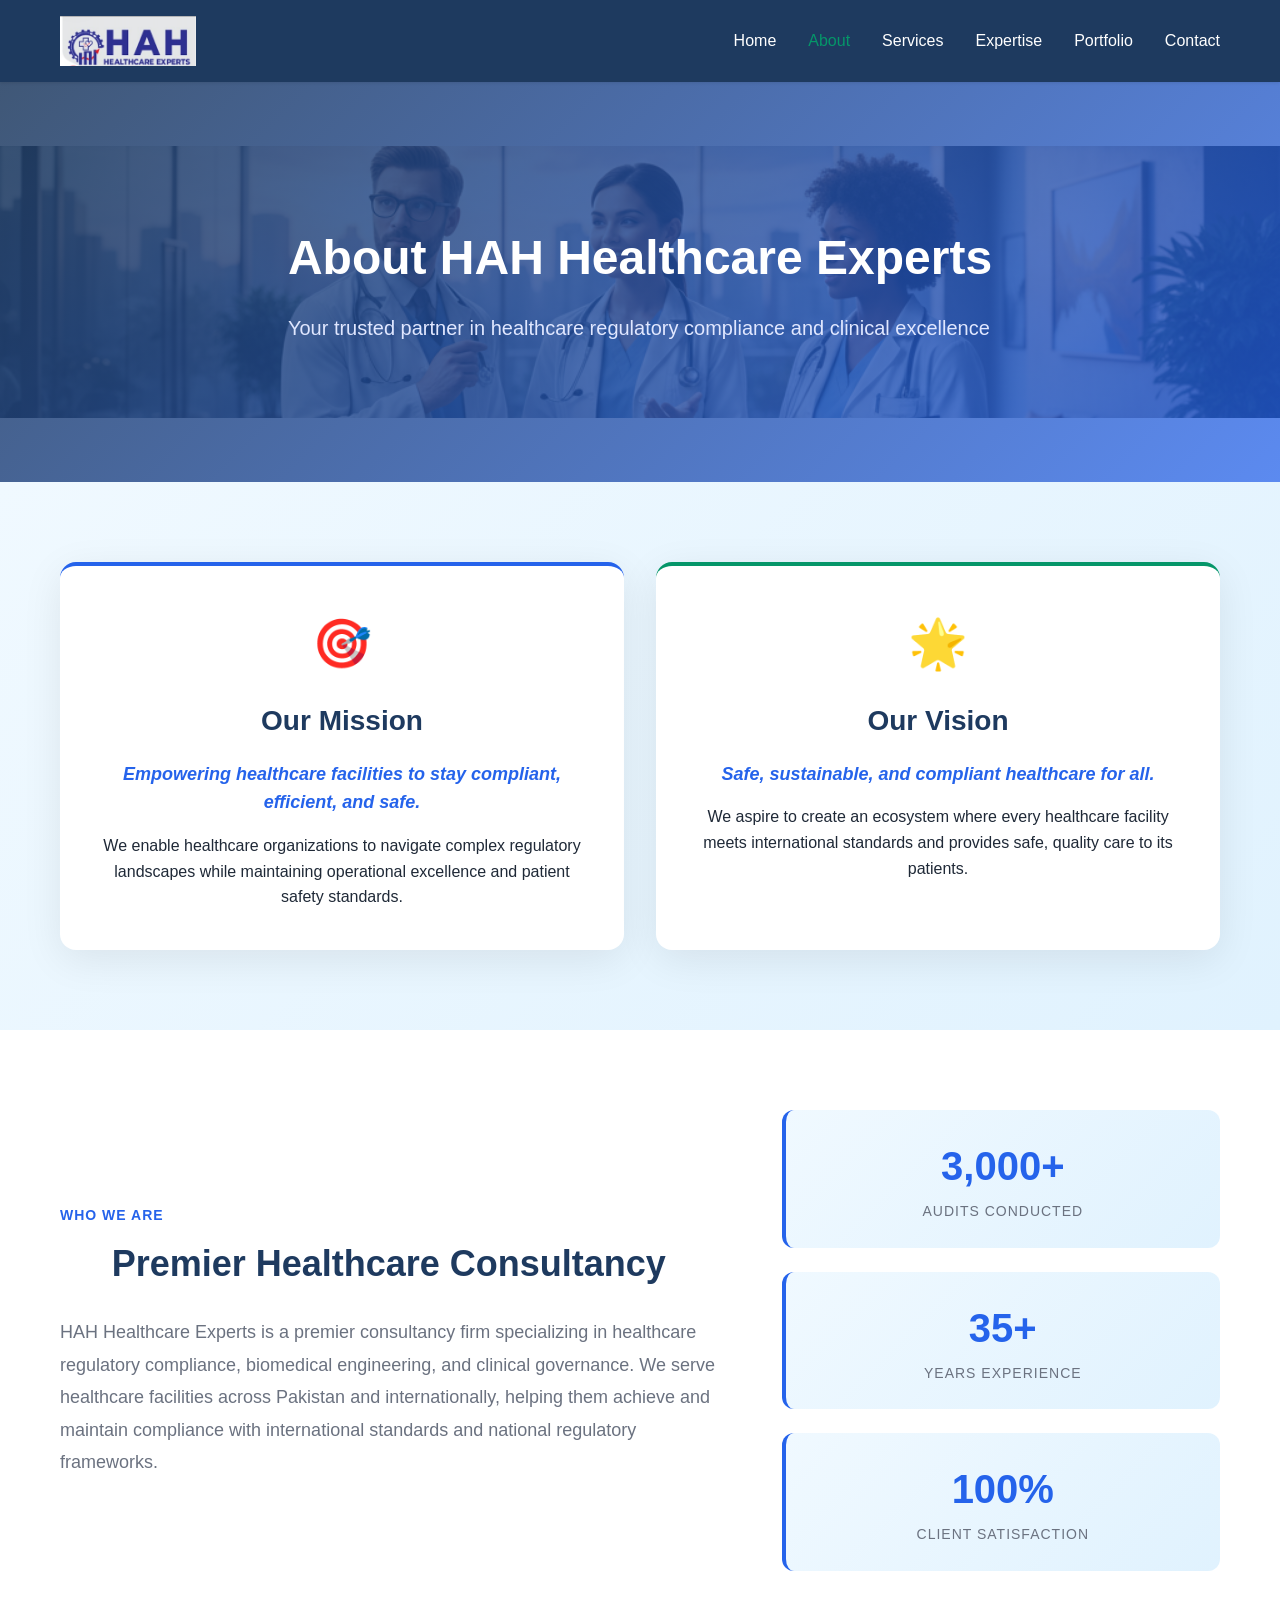
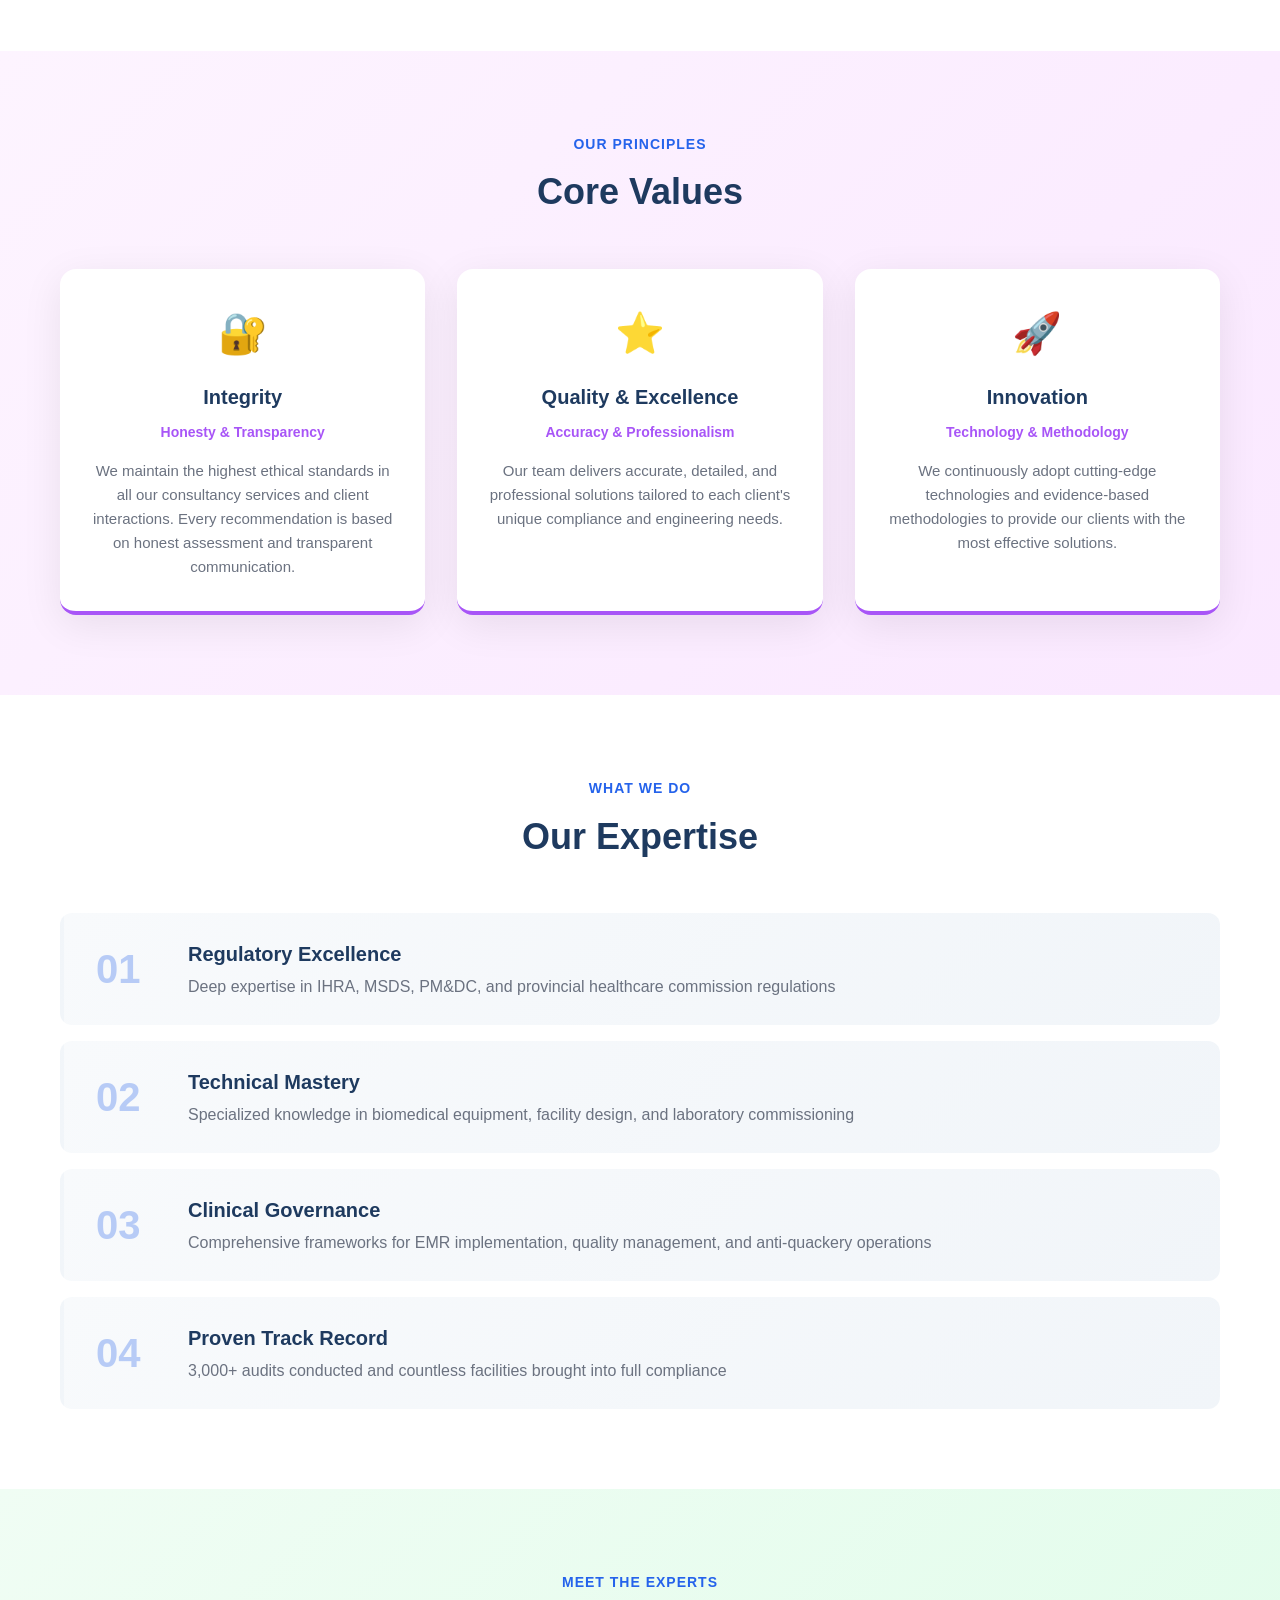
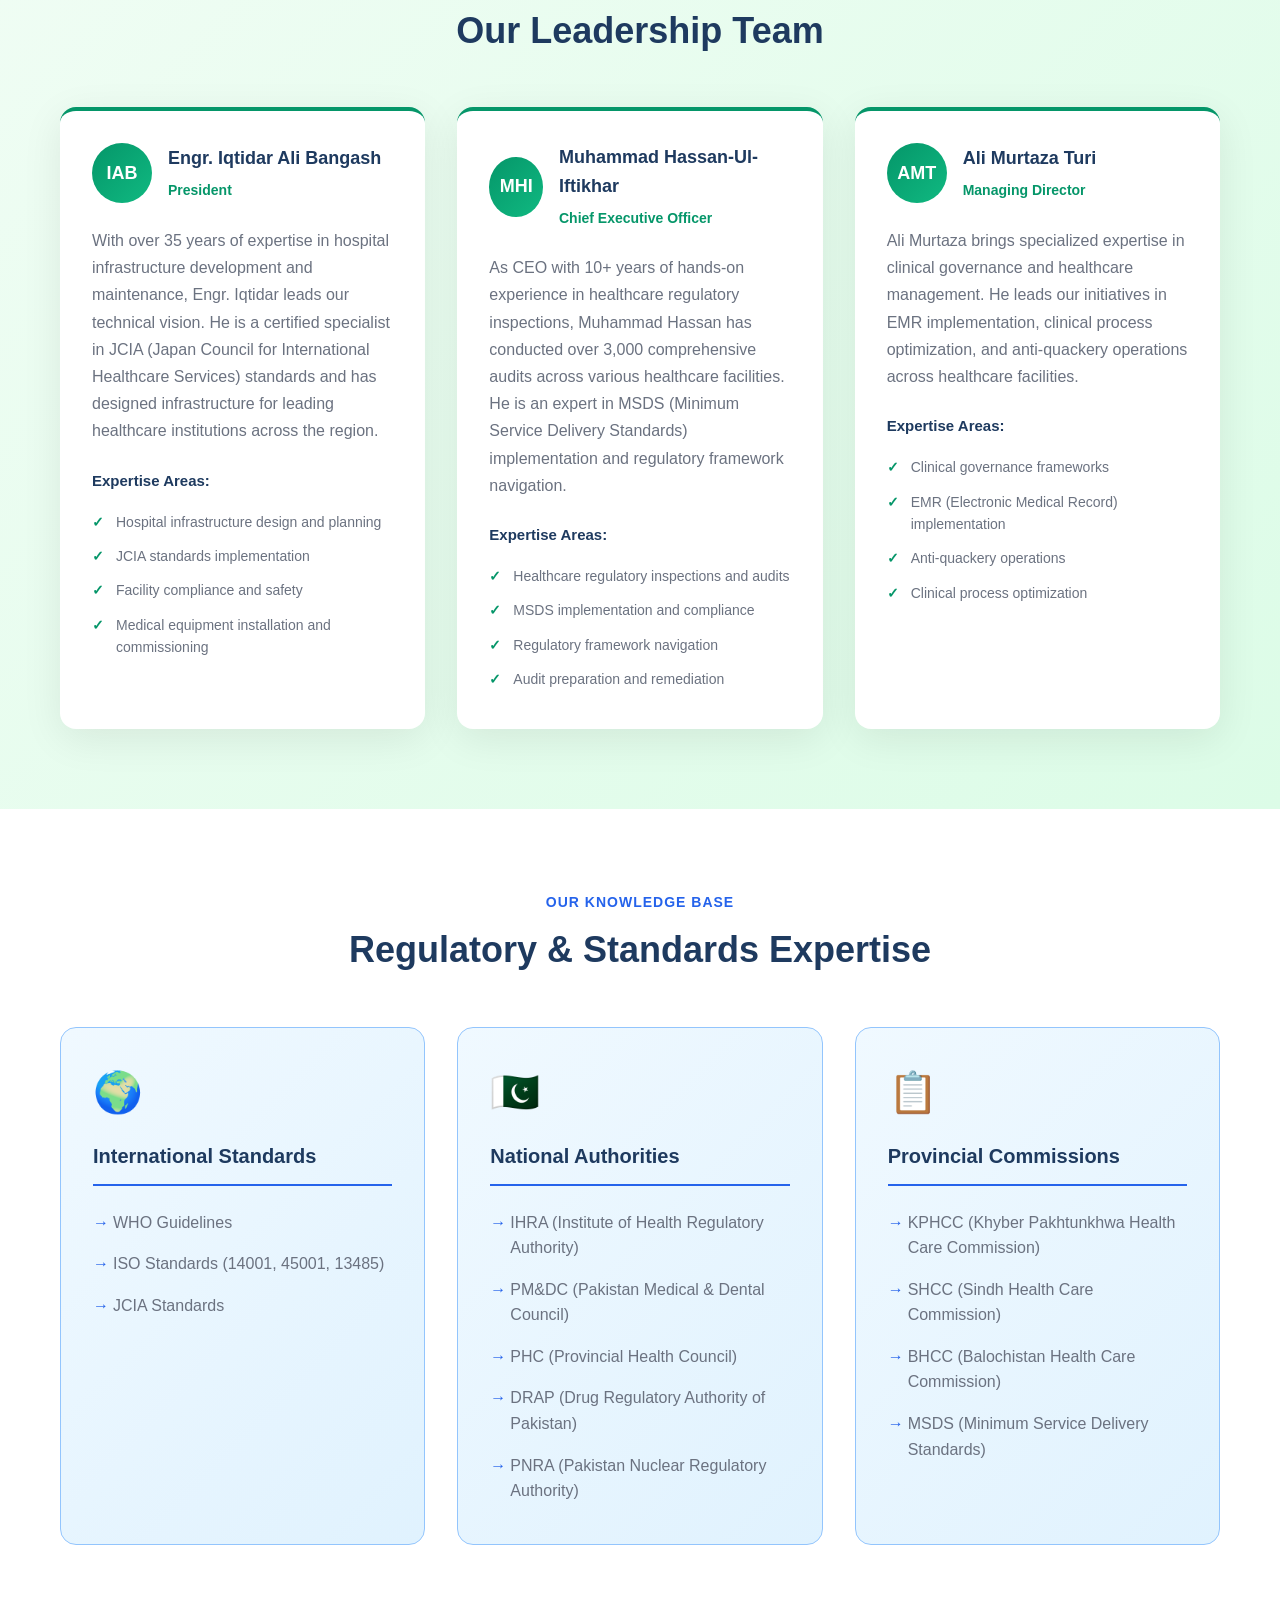
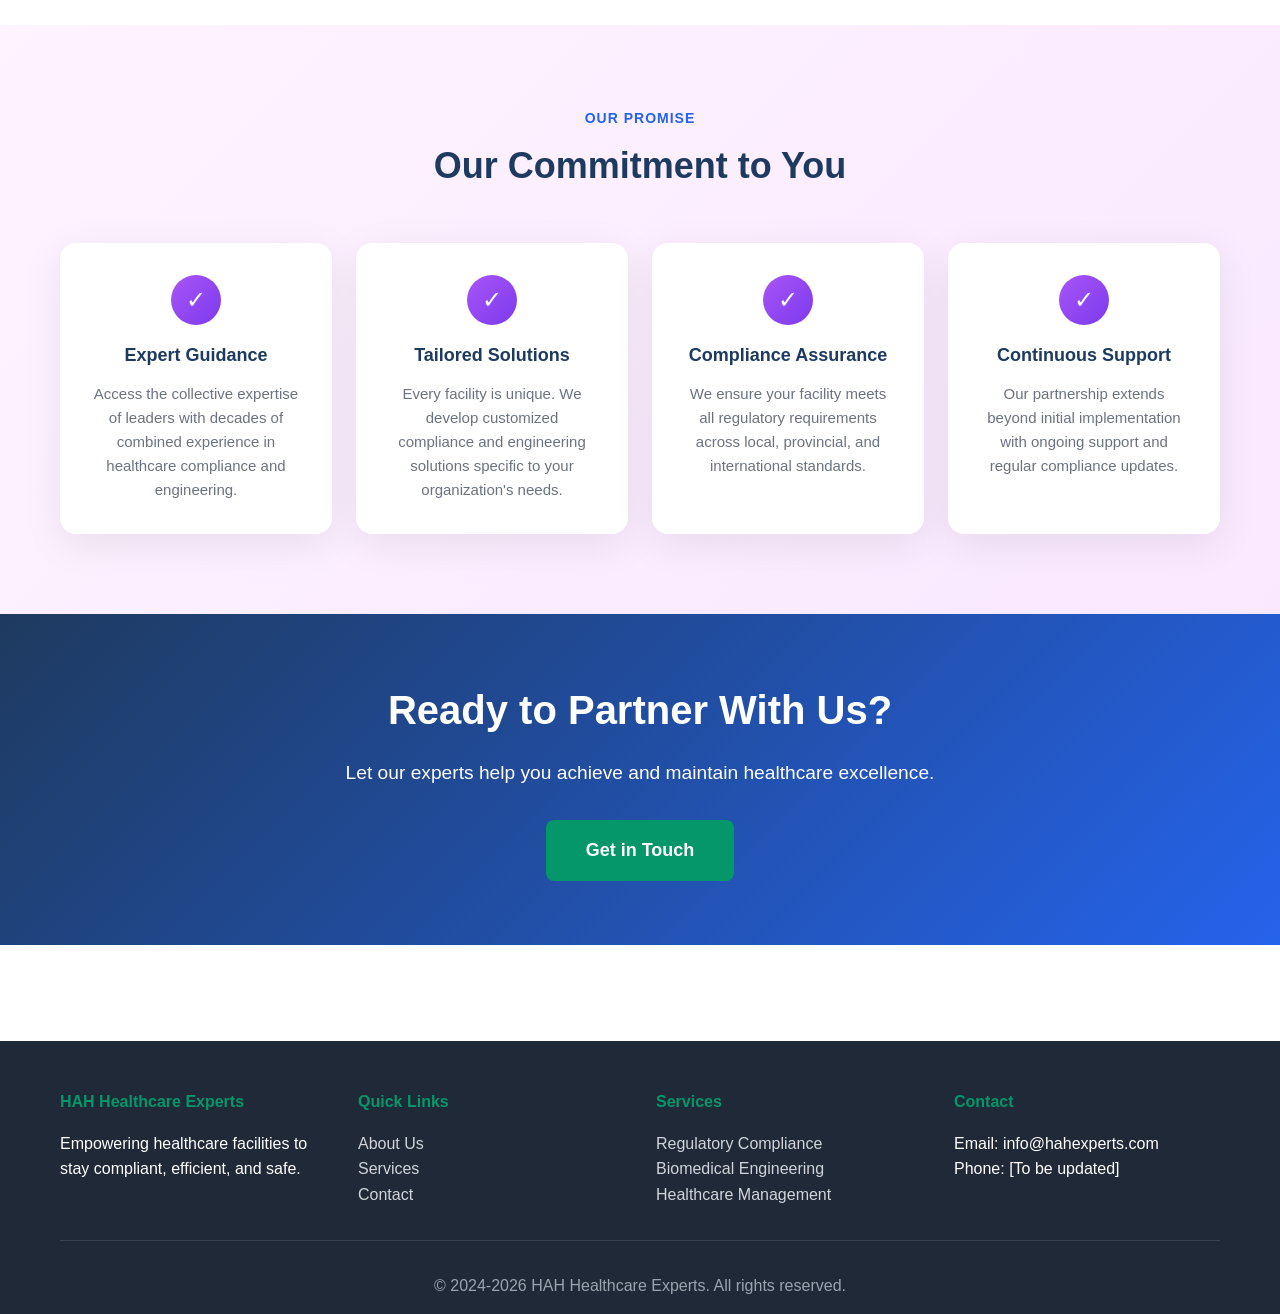
==== public_html/about.html @ 11bd0dc6 "Initial Commit" ====
<!DOCTYPE html>
<html lang="en">
<head>
    <meta charset="UTF-8">
    <meta name="viewport" content="width=device-width, initial-scale=1.0">
    <title>About HAH Healthcare Experts - Healthcare Compliance & Biomedical Engineering</title>
    <meta name="description" content="Learn about HAH Healthcare Experts: Our mission, vision, leadership team, and expertise in healthcare regulatory compliance and biomedical engineering.">
    <link rel="stylesheet" href="styles/main.css">
</head>
<body>
    <!-- Navigation -->
    <nav class="navbar">
        <div class="container">
            <a href="index.html" class="logo"><img src="images/logo.png" alt="HAH Healthcare Experts" class="logo-img"></a>
            <ul class="nav-menu">
                <li><a href="index.html">Home</a></li>
                <li><a href="about.html" class="active">About</a></li>
                <li><a href="services.html">Services</a></li>
                <li><a href="expertise.html">Expertise</a></li>
                <li><a href="portfolio.html">Portfolio</a></li>
                <li><a href="contact.html">Contact</a></li>
            </ul>
        </div>
    </nav>

    <!-- Hero Section - Full Width with Image -->
    <section class="about-hero">
        <img src="images/header-healthcare-experts.png" alt="Healthcare Experts Team" class="about-hero-image">
        <div class="about-hero-overlay">
            <div class="container">
                <h1>About HAH Healthcare Experts</h1>
                <p class="hero-subtitle">Your trusted partner in healthcare regulatory compliance and clinical excellence</p>
            </div>
        </div>
    </section>

    <!-- Mission & Vision - Side by Side Cards -->
    <section class="about-mission-vision">
        <div class="container">
            <div class="mv-grid">
                <div class="mv-card mv-mission">
                    <div class="mv-icon">🎯</div>
                    <h2>Our Mission</h2>
                    <p class="mv-tagline">Empowering healthcare facilities to stay compliant, efficient, and safe.</p>
                    <p>We enable healthcare organizations to navigate complex regulatory landscapes while maintaining operational excellence and patient safety standards.</p>
                </div>
                <div class="mv-card mv-vision">
                    <div class="mv-icon">🌟</div>
                    <h2>Our Vision</h2>
                    <p class="mv-tagline">Safe, sustainable, and compliant healthcare for all.</p>
                    <p>We aspire to create an ecosystem where every healthcare facility meets international standards and provides safe, quality care to its patients.</p>
                </div>
            </div>
        </div>
    </section>

    <!-- Who We Are - Text with Stats -->
    <section class="about-who-we-are">
        <div class="container">
            <div class="who-content">
                <div class="who-text">
                    <span class="section-label">Who We Are</span>
                    <h2>Premier Healthcare Consultancy</h2>
                    <p>HAH Healthcare Experts is a premier consultancy firm specializing in healthcare regulatory compliance, biomedical engineering, and clinical governance. We serve healthcare facilities across Pakistan and internationally, helping them achieve and maintain compliance with international standards and national regulatory frameworks.</p>
                </div>
                <div class="who-stats">
                    <div class="stat-item">
                        <span class="stat-number">3,000+</span>
                        <span class="stat-label">Audits Conducted</span>
                    </div>
                    <div class="stat-item">
                        <span class="stat-number">35+</span>
                        <span class="stat-label">Years Experience</span>
                    </div>
                    <div class="stat-item">
                        <span class="stat-number">100%</span>
                        <span class="stat-label">Client Satisfaction</span>
                    </div>
                </div>
            </div>
        </div>
    </section>

    <!-- Core Values - Icon Cards -->
    <section class="about-values">
        <div class="container">
            <div class="section-header">
                <span class="section-label">Our Principles</span>
                <h2>Core Values</h2>
            </div>
            <div class="values-cards">
                <div class="value-card">
                    <div class="value-icon">🔐</div>
                    <h3>Integrity</h3>
                    <p class="value-highlight">Honesty & Transparency</p>
                    <p>We maintain the highest ethical standards in all our consultancy services and client interactions. Every recommendation is based on honest assessment and transparent communication.</p>
                </div>
                <div class="value-card">
                    <div class="value-icon">⭐</div>
                    <h3>Quality & Excellence</h3>
                    <p class="value-highlight">Accuracy & Professionalism</p>
                    <p>Our team delivers accurate, detailed, and professional solutions tailored to each client's unique compliance and engineering needs.</p>
                </div>
                <div class="value-card">
                    <div class="value-icon">🚀</div>
                    <h3>Innovation</h3>
                    <p class="value-highlight">Technology & Methodology</p>
                    <p>We continuously adopt cutting-edge technologies and evidence-based methodologies to provide our clients with the most effective solutions.</p>
                </div>
            </div>
        </div>
    </section>

    <!-- Expertise Highlights - Alternating Layout -->
    <section class="about-expertise">
        <div class="container">
            <div class="section-header">
                <span class="section-label">What We Do</span>
                <h2>Our Expertise</h2>
            </div>
            <div class="expertise-blocks">
                <div class="expertise-block">
                    <div class="expertise-number">01</div>
                    <div class="expertise-content">
                        <h3>Regulatory Excellence</h3>
                        <p>Deep expertise in IHRA, MSDS, PM&DC, and provincial healthcare commission regulations</p>
                    </div>
                </div>
                <div class="expertise-block">
                    <div class="expertise-number">02</div>
                    <div class="expertise-content">
                        <h3>Technical Mastery</h3>
                        <p>Specialized knowledge in biomedical equipment, facility design, and laboratory commissioning</p>
                    </div>
                </div>
                <div class="expertise-block">
                    <div class="expertise-number">03</div>
                    <div class="expertise-content">
                        <h3>Clinical Governance</h3>
                        <p>Comprehensive frameworks for EMR implementation, quality management, and anti-quackery operations</p>
                    </div>
                </div>
                <div class="expertise-block">
                    <div class="expertise-number">04</div>
                    <div class="expertise-content">
                        <h3>Proven Track Record</h3>
                        <p>3,000+ audits conducted and countless facilities brought into full compliance</p>
                    </div>
                </div>
            </div>
        </div>
    </section>

    <!-- Leadership Team - Modern Cards -->
    <section class="about-team">
        <div class="container">
            <div class="section-header">
                <span class="section-label">Meet The Experts</span>
                <h2>Our Leadership Team</h2>
            </div>
            <div class="team-cards">
                <div class="team-card">
                    <div class="team-card-header">
                        <div class="team-avatar">IAB</div>
                        <div class="team-title-block">
                            <h3>Engr. Iqtidar Ali Bangash</h3>
                            <span class="team-role">President</span>
                        </div>
                    </div>
                    <p class="team-bio">With over 35 years of expertise in hospital infrastructure development and maintenance, Engr. Iqtidar leads our technical vision. He is a certified specialist in JCIA (Japan Council for International Healthcare Services) standards and has designed infrastructure for leading healthcare institutions across the region.</p>
                    <div class="team-expertise">
                        <h4>Expertise Areas:</h4>
                        <ul>
                            <li>Hospital infrastructure design and planning</li>
                            <li>JCIA standards implementation</li>
                            <li>Facility compliance and safety</li>
                            <li>Medical equipment installation and commissioning</li>
                        </ul>
                    </div>
                </div>

                <div class="team-card">
                    <div class="team-card-header">
                        <div class="team-avatar">MHI</div>
                        <div class="team-title-block">
                            <h3>Muhammad Hassan-Ul-Iftikhar</h3>
                            <span class="team-role">Chief Executive Officer</span>
                        </div>
                    </div>
                    <p class="team-bio">As CEO with 10+ years of hands-on experience in healthcare regulatory inspections, Muhammad Hassan has conducted over 3,000 comprehensive audits across various healthcare facilities. He is an expert in MSDS (Minimum Service Delivery Standards) implementation and regulatory framework navigation.</p>
                    <div class="team-expertise">
                        <h4>Expertise Areas:</h4>
                        <ul>
                            <li>Healthcare regulatory inspections and audits</li>
                            <li>MSDS implementation and compliance</li>
                            <li>Regulatory framework navigation</li>
                            <li>Audit preparation and remediation</li>
                        </ul>
                    </div>
                </div>

                <div class="team-card">
                    <div class="team-card-header">
                        <div class="team-avatar">AMT</div>
                        <div class="team-title-block">
                            <h3>Ali Murtaza Turi</h3>
                            <span class="team-role">Managing Director</span>
                        </div>
                    </div>
                    <p class="team-bio">Ali Murtaza brings specialized expertise in clinical governance and healthcare management. He leads our initiatives in EMR implementation, clinical process optimization, and anti-quackery operations across healthcare facilities.</p>
                    <div class="team-expertise">
                        <h4>Expertise Areas:</h4>
                        <ul>
                            <li>Clinical governance frameworks</li>
                            <li>EMR (Electronic Medical Record) implementation</li>
                            <li>Anti-quackery operations</li>
                            <li>Clinical process optimization</li>
                        </ul>
                    </div>
                </div>
            </div>
        </div>
    </section>

    <!-- Regulatory Knowledge - Tabbed/Grid Layout -->
    <section class="about-regulatory">
        <div class="container">
            <div class="section-header">
                <span class="section-label">Our Knowledge Base</span>
                <h2>Regulatory & Standards Expertise</h2>
            </div>
            <div class="regulatory-cards">
                <div class="regulatory-card">
                    <div class="regulatory-icon">🌍</div>
                    <h3>International Standards</h3>
                    <ul>
                        <li>WHO Guidelines</li>
                        <li>ISO Standards (14001, 45001, 13485)</li>
                        <li>JCIA Standards</li>
                    </ul>
                </div>
                <div class="regulatory-card">
                    <div class="regulatory-icon">🇵🇰</div>
                    <h3>National Authorities</h3>
                    <ul>
                        <li>IHRA (Institute of Health Regulatory Authority)</li>
                        <li>PM&DC (Pakistan Medical & Dental Council)</li>
                        <li>PHC (Provincial Health Council)</li>
                        <li>DRAP (Drug Regulatory Authority of Pakistan)</li>
                        <li>PNRA (Pakistan Nuclear Regulatory Authority)</li>
                    </ul>
                </div>
                <div class="regulatory-card">
                    <div class="regulatory-icon">📋</div>
                    <h3>Provincial Commissions</h3>
                    <ul>
                        <li>KPHCC (Khyber Pakhtunkhwa Health Care Commission)</li>
                        <li>SHCC (Sindh Health Care Commission)</li>
                        <li>BHCC (Balochistan Health Care Commission)</li>
                        <li>MSDS (Minimum Service Delivery Standards)</li>
                    </ul>
                </div>
            </div>
        </div>
    </section>

    <!-- Commitment - Feature Grid -->
    <section class="about-commitment">
        <div class="container">
            <div class="section-header">
                <span class="section-label">Our Promise</span>
                <h2>Our Commitment to You</h2>
            </div>
            <div class="commitment-cards">
                <div class="commitment-card">
                    <div class="commitment-check">✓</div>
                    <h3>Expert Guidance</h3>
                    <p>Access the collective expertise of leaders with decades of combined experience in healthcare compliance and engineering.</p>
                </div>
                <div class="commitment-card">
                    <div class="commitment-check">✓</div>
                    <h3>Tailored Solutions</h3>
                    <p>Every facility is unique. We develop customized compliance and engineering solutions specific to your organization's needs.</p>
                </div>
                <div class="commitment-card">
                    <div class="commitment-check">✓</div>
                    <h3>Compliance Assurance</h3>
                    <p>We ensure your facility meets all regulatory requirements across local, provincial, and international standards.</p>
                </div>
                <div class="commitment-card">
                    <div class="commitment-check">✓</div>
                    <h3>Continuous Support</h3>
                    <p>Our partnership extends beyond initial implementation with ongoing support and regular compliance updates.</p>
                </div>
            </div>
        </div>
    </section>

    <!-- CTA -->
    <section class="cta-section">
        <div class="container">
            <h2>Ready to Partner With Us?</h2>
            <p>Let our experts help you achieve and maintain healthcare excellence.</p>
            <a href="contact.html" class="btn btn-primary btn-large">Get in Touch</a>
        </div>
    </section>

    <!-- Footer -->
    <footer class="footer">
        <div class="container">
            <div class="footer-content">
                <div class="footer-section">
                    <h4>HAH Healthcare Experts</h4>
                    <p>Empowering healthcare facilities to stay compliant, efficient, and safe.</p>
                </div>
                <div class="footer-section">
                    <h4>Quick Links</h4>
                    <ul>
                        <li><a href="about.html">About Us</a></li>
                        <li><a href="services.html">Services</a></li>
                        <li><a href="contact.html">Contact</a></li>
                    </ul>
                </div>
                <div class="footer-section">
                    <h4>Services</h4>
                    <ul>
                        <li><a href="compliance.html">Regulatory Compliance</a></li>
                        <li><a href="biomedical.html">Biomedical Engineering</a></li>
                        <li><a href="services.html">Healthcare Management</a></li>
                    </ul>
                </div>
                <div class="footer-section">
                    <h4>Contact</h4>
                    <p>Email: info@hahexperts.com</p>
                    <p>Phone: [To be updated]</p>
                </div>
            </div>
            <div class="footer-bottom">
                <p>&copy; 2024-2026 HAH Healthcare Experts. All rights reserved.</p>
            </div>
        </div>
    </footer>

    <script src="styles/main.js"></script>
</body>
</html>
---- public_html/styles/main.css ----
/* HAH Healthcare Experts - Main Stylesheet */

* {
    margin: 0;
    padding: 0;
    box-sizing: border-box;
}

:root {
    --primary-color: #1e3a5f;
    --secondary-color: #2563eb;
    --accent-color: #059669;
    --light-bg: #f8fafc;
    --text-dark: #1f2937;
    --text-light: #6b7280;
    --border-color: #e5e7eb;
    --shadow: 0 1px 3px rgba(0,0,0,0.1);
    --shadow-md: 0 4px 6px rgba(0,0,0,0.1);
}

body {
    font-family: -apple-system, BlinkMacSystemFont, 'Segoe UI', Roboto, 'Helvetica Neue', Arial, sans-serif;
    line-height: 1.6;
    color: var(--text-dark);
    background-color: #fff;
}

.container {
    max-width: 1200px;
    margin: 0 auto;
    padding: 0 20px;
}

/* Navigation */
.navbar {
    background: var(--primary-color);
    color: white;
    padding: 1rem 0;
    box-shadow: var(--shadow);
    position: sticky;
    top: 0;
    z-index: 100;
}

.navbar .container {
    display: flex;
    justify-content: space-between;
    align-items: center;
}

.logo {
    font-size: 1.5rem;
    font-weight: 700;
    color: white;
    text-decoration: none;
    display: flex;
    align-items: center;
}

.logo-img {
    height: 50px;
    width: auto;
    max-width: 200px;
    object-fit: contain;
}

.nav-menu {
    display: flex;
    list-style: none;
    gap: 2rem;
}

.nav-menu a {
    color: white;
    text-decoration: none;
    transition: color 0.3s ease;
}

.nav-menu a:hover,
.nav-menu a.active {
    color: var(--accent-color);
}

/* Hero Section */
.hero {
    background: linear-gradient(135deg, var(--primary-color) 0%, var(--secondary-color) 100%);
    color: white;
    padding: 6rem 0;
}

.hero .container {
    display: grid;
    grid-template-columns: 1fr 1fr;
    gap: 3rem;
    align-items: center;
}

.hero-content h1 {
    font-size: 3rem;
    margin-bottom: 1rem;
    line-height: 1.2;
}

.hero .subtitle {
    font-size: 1.25rem;
    margin-bottom: 1rem;
    color: #e0e7ff;
}

.hero .description {
    font-size: 1.1rem;
    margin-bottom: 2rem;
    color: #dbeafe;
    max-width: 90%;
}

.cta-buttons {
    display: flex;
    gap: 1rem;
    flex-wrap: wrap;
}

.btn {
    padding: 0.75rem 1.5rem;
    border-radius: 0.5rem;
    text-decoration: none;
    font-weight: 600;
    transition: all 0.3s ease;
    border: none;
    cursor: pointer;
    display: inline-block;
    text-align: center;
}

.btn-primary {
    background: var(--accent-color);
    color: white;
}

.btn-primary:hover {
    background: #047857;
    transform: translateY(-2px);
    box-shadow: var(--shadow-md);
}

.btn-secondary {
    background: white;
    color: var(--primary-color);
}

.btn-secondary:hover {
    background: #f0f9ff;
}

.btn-large {
    padding: 1rem 2rem;
    font-size: 1.1rem;
}

/* Sections */
section {
    padding: 4rem 0;
}

section h2 {
    font-size: 2.5rem;
    margin-bottom: 1rem;
    text-align: center;
    color: var(--primary-color);
}

section h3 {
    font-size: 1.5rem;
    color: var(--primary-color);
    margin-bottom: 0.5rem;
}

/* Pillars Section */
.pillars {
    background: var(--light-bg);
}

.pillars-grid {
    display: grid;
    grid-template-columns: repeat(auto-fit, minmax(250px, 1fr));
    gap: 2rem;
    margin-top: 3rem;
}

.pillar-card {
    background: white;
    padding: 2rem;
    border-radius: 0.5rem;
    box-shadow: var(--shadow);
    text-align: center;
    transition: transform 0.3s ease;
}

.pillar-card:hover {
    transform: translateY(-5px);
}

.pillar-icon {
    font-size: 3rem;
    margin-bottom: 1rem;
}

.pillar-card h3 {
    margin-bottom: 0.5rem;
}

.pillar-card p {
    color: var(--text-light);
}

/* Services Grid */
.services-grid {
    display: grid;
    grid-template-columns: repeat(auto-fit, minmax(300px, 1fr));
    gap: 2rem;
    margin-top: 3rem;
}

.service-card {
    background: white;
    padding: 2rem;
    border-radius: 0.5rem;
    box-shadow: var(--shadow);
    border-left: 4px solid var(--accent-color);
    transition: all 0.3s ease;
}

.service-card:hover {
    box-shadow: var(--shadow-md);
    transform: translateY(-2px);
}

.service-card a {
    color: var(--secondary-color);
    text-decoration: none;
    font-weight: 600;
    transition: color 0.3s ease;
}

.service-card a:hover {
    color: var(--accent-color);
}

/* Stats Section */
.stats {
    background: var(--primary-color);
    color: white;
    display: grid;
    grid-template-columns: repeat(auto-fit, minmax(200px, 1fr));
    gap: 2rem;
    text-align: center;
}

.stat-item h3 {
    font-size: 2.5rem;
    color: var(--accent-color);
    margin-bottom: 0.5rem;
}

.stat-item p {
    color: #e0e7ff;
}

/* Leadership Section */
.leaders-grid {
    display: grid;
    grid-template-columns: repeat(auto-fit, minmax(300px, 1fr));
    gap: 2rem;
    margin-top: 3rem;
}

.leader-card {
    background: white;
    padding: 2rem;
    border-radius: 0.5rem;
    box-shadow: var(--shadow);
    text-align: center;
}

.leader-card .position {
    color: var(--secondary-color);
    font-weight: 600;
    margin-bottom: 1rem;
}

.leader-card .expertise {
    color: var(--text-light);
    font-size: 0.95rem;
}

/* CTA Section */
.cta-section {
    background: linear-gradient(135deg, var(--primary-color) 0%, var(--secondary-color) 100%);
    color: white;
    text-align: center;
    padding: 4rem;
}

.cta-section h2 {
    color: white;
    margin-bottom: 1rem;
}

.cta-section p {
    font-size: 1.2rem;
    margin-bottom: 2rem;
    max-width: 600px;
    margin-left: auto;
    margin-right: auto;
}

/* Footer */
.footer {
    background: var(--text-dark);
    color: white;
    padding: 3rem 0 1rem;
    margin-top: 6rem;
}

.footer-content {
    display: grid;
    grid-template-columns: repeat(auto-fit, minmax(250px, 1fr));
    gap: 2rem;
    margin-bottom: 2rem;
}

.footer-section h4 {
    margin-bottom: 1rem;
    color: var(--accent-color);
}

.footer-section ul {
    list-style: none;
}

.footer-section a {
    color: #d1d5db;
    text-decoration: none;
    transition: color 0.3s ease;
}

.footer-section a:hover {
    color: var(--accent-color);
}

.footer-bottom {
    border-top: 1px solid #374151;
    padding-top: 2rem;
    text-align: center;
    color: #9ca3af;
}

/* Page Header */
.page-header {
    background: linear-gradient(135deg, var(--primary-color) 0%, var(--secondary-color) 100%);
    color: white;
    padding: 0;
    text-align: center;
}

.page-header-image {
    width: 100%;
    height: 280px;
    object-fit: cover;
    display: block;
}

.page-header-content {
    padding: 3rem 2rem;
}

.page-header h1 {
    font-size: 2.5rem;
    margin-bottom: 1rem;
}

.page-header p {
    font-size: 1.1rem;
    opacity: 0.95;
}

/* Contact Section */
.contact-section {
    display: grid;
    grid-template-columns: 1fr 1fr;
    gap: 3rem;
    margin-top: 3rem;
}

.contact-info,
.contact-form {
    background: var(--light-bg);
    padding: 2rem;
    border-radius: 0.5rem;
}

.contact-item {
    margin-bottom: 2rem;
}

.contact-item a {
    color: var(--secondary-color);
    text-decoration: none;
}

.contact-item a:hover {
    text-decoration: underline;
}

/* Contact Form */
.form-group {
    margin-bottom: 1.5rem;
}

.form-group label {
    display: block;
    margin-bottom: 0.5rem;
    font-weight: 600;
    color: var(--text-dark);
}

.form-group input,
.form-group textarea,
.form-group select {
    width: 100%;
    padding: 0.75rem;
    border: 1px solid var(--border-color);
    border-radius: 0.5rem;
    font-size: 1rem;
    font-family: inherit;
}

.form-group input:focus,
.form-group textarea:focus,
.form-group select:focus {
    outline: none;
    border-color: var(--secondary-color);
    box-shadow: 0 0 0 3px rgba(37, 99, 235, 0.1);
}

.form-status {
    margin-top: 1rem;
    padding: 1rem;
    border-radius: 0.5rem;
    display: none;
}

.form-status.success {
    display: block;
    background: #d1fae5;
    color: #065f46;
    border: 1px solid #a7f3d0;
}

.form-status.error {
    display: block;
    background: #fee2e2;
    color: #991b1b;
    border: 1px solid #fecaca;
}

/* FAQ Section */
.faq-grid {
    display: grid;
    grid-template-columns: repeat(auto-fit, minmax(300px, 1fr));
    gap: 2rem;
    margin-top: 3rem;
}

.faq-item {
    background: var(--light-bg);
    padding: 2rem;
    border-radius: 0.5rem;
    border-left: 4px solid var(--secondary-color);
}

.faq-item h3 {
    margin-bottom: 1rem;
    color: var(--primary-color);
}

/* Detailed Content Sections */
.service-detail-item {
    background: var(--light-bg);
    padding: 2rem;
    margin-bottom: 2rem;
    border-radius: 0.5rem;
    border-left: 4px solid var(--secondary-color);
}

.service-header {
    margin-bottom: 1.5rem;
}

.service-header h2 {
    text-align: left;
    font-size: 1.8rem;
    margin-bottom: 0.5rem;
}

.service-intro {
    color: var(--text-light);
    font-size: 1.1rem;
}

.service-features,
.service-benefits {
    margin-bottom: 1.5rem;
}

.service-features h3,
.service-benefits h3 {
    margin-bottom: 1rem;
}

.service-features ul,
.service-benefits ul {
    list-style: none;
    padding-left: 1rem;
}

.service-features li,
.service-benefits li {
    margin-bottom: 0.75rem;
    padding-left: 1.5rem;
    position: relative;
}

.service-features li:before,
.service-benefits li:before {
    content: "✓";
    position: absolute;
    left: 0;
    color: var(--accent-color);
    font-weight: bold;
}

/* Timeline */
.timeline {
    display: grid;
    grid-template-columns: repeat(auto-fit, minmax(150px, 1fr));
    gap: 1rem;
    margin-top: 2rem;
}

.timeline-item {
    position: relative;
    padding: 1.5rem;
    background: white;
    border-radius: 0.5rem;
    box-shadow: var(--shadow);
    text-align: center;
}

.timeline-marker {
    display: inline-flex;
    align-items: center;
    justify-content: center;
    width: 2rem;
    height: 2rem;
    background: var(--secondary-color);
    color: white;
    border-radius: 50%;
    margin-bottom: 0.5rem;
    font-weight: bold;
}

.timeline-item h3 {
    margin-bottom: 0.5rem;
}

.timeline-item p {
    font-size: 0.9rem;
    color: var(--text-light);
}

/* Expertise Cards */
.expertise-card {
    background: white;
    border: 1px solid var(--border-color);
    border-radius: 0.5rem;
    margin-bottom: 2rem;
    overflow: hidden;
    box-shadow: var(--shadow);
}

.expertise-card.featured {
    border-left: 4px solid var(--secondary-color);
}

.expertise-header {
    background: var(--light-bg);
    padding: 2rem;
    border-bottom: 1px solid var(--border-color);
}

.expertise-header h2 {
    text-align: left;
    font-size: 1.8rem;
    margin-bottom: 0.25rem;
    color: var(--primary-color);
}

.expertise-header .position {
    color: var(--secondary-color);
    font-weight: 600;
    font-size: 1.1rem;
}

.expertise-body {
    padding: 2rem;
}

.expertise-details,
.expertise-highlights,
.expertise-contribution {
    margin-bottom: 2rem;
}

.expertise-details h3,
.expertise-highlights h3,
.expertise-contribution h3 {
    margin-bottom: 1rem;
    color: var(--primary-color);
}

.expertise-details ul,
.expertise-highlights ul {
    list-style: none;
    padding-left: 1rem;
}

.expertise-details li,
.expertise-highlights li {
    padding: 0.5rem 0;
    padding-left: 1.5rem;
    position: relative;
}

.expertise-details li:before,
.expertise-highlights li:before {
    content: "•";
    position: absolute;
    left: 0;
    color: var(--secondary-color);
}

/* Portfolio Cards */
.project-card {
    background: white;
    border: 1px solid var(--border-color);
    border-radius: 0.5rem;
    margin-bottom: 2rem;
    box-shadow: var(--shadow);
    transition: all 0.3s ease;
}

.project-card:hover {
    box-shadow: var(--shadow-md);
    transform: translateY(-2px);
}

.project-header {
    background: linear-gradient(135deg, var(--primary-color) 0%, var(--secondary-color) 100%);
    color: white;
    padding: 1.5rem;
}

.project-header h3 {
    color: white;
    margin-bottom: 0.5rem;
    font-size: 1.3rem;
}

.project-type {
    background: rgba(255, 255, 255, 0.2);
    display: inline-block;
    padding: 0.25rem 0.75rem;
    border-radius: 2rem;
    font-size: 0.9rem;
}

.project-content {
    padding: 1.5rem;
}

.project-content p {
    margin-bottom: 1rem;
    color: var(--text-dark);
}

.project-content strong {
    color: var(--primary-color);
}

.project-content ul {
    list-style: none;
    padding-left: 1rem;
    margin-left: 1rem;
}

.project-content li {
    padding: 0.5rem 0;
    padding-left: 1.5rem;
    position: relative;
    color: var(--text-light);
}

.project-content li:before {
    content: "✓";
    position: absolute;
    left: 0;
    color: var(--accent-color);
    font-weight: bold;
}

/* Responsive Design */
@media (max-width: 768px) {
    .nav-menu {
        gap: 1rem;
        font-size: 0.9rem;
    }

    .hero .container {
        grid-template-columns: 1fr;
    }

    .hero-content h1 {
        font-size: 2rem;
    }

    .contact-section {
        grid-template-columns: 1fr;
    }

    .cta-buttons {
        flex-direction: column;
    }

    section h2 {
        font-size: 2rem;
    }

    .services-grid,
    .pillars-grid,
    .leaders-grid,
    .team-members,
    .expertise-matrix,
    .facility-grid {
        grid-template-columns: 1fr;
    }

    .timeline {
        grid-template-columns: repeat(auto-fit, minmax(120px, 1fr));
    }
}

/* Service Detail Cards Layout */
.biomedical-services {
    display: grid;
    grid-template-columns: repeat(auto-fit, minmax(350px, 1fr));
    gap: 1.5rem;
    margin-top: 2rem;
}

.biomedical-services > h2 {
    grid-column: 1 / -1;
    text-align: center;
    margin-bottom: 1rem;
}

.service-detail {
    background: white;
    padding: 1.5rem;
    border-radius: 0.75rem;
    box-shadow: 0 4px 15px rgba(0, 0, 0, 0.08);
    border: 1px solid var(--border-color);
    transition: transform 0.3s ease, box-shadow 0.3s ease;
}

.service-detail:hover {
    transform: translateY(-5px);
    box-shadow: 0 8px 25px rgba(0, 0, 0, 0.12);
}

.service-detail h3 {
    color: var(--primary-color);
    font-size: 1.2rem;
    margin-bottom: 0.75rem;
    padding-bottom: 0.75rem;
    border-bottom: 2px solid var(--secondary-color);
}

.service-detail > p {
    color: var(--text-light);
    font-size: 0.95rem;
    margin-bottom: 1rem;
}

.service-detail ul {
    list-style: none;
    padding: 0;
    margin: 0;
}

.service-detail li {
    padding: 0.4rem 0 0.4rem 1.5rem;
    position: relative;
    font-size: 0.9rem;
    color: var(--text-dark);
}

.service-detail li:before {
    content: "✓";
    position: absolute;
    left: 0;
    color: var(--accent-color);
    font-weight: bold;
}

/* Equipment Categories Cards */
.equipment-categories {
    margin-top: 3rem;
    padding-top: 2rem;
}

.equipment-categories > h2 {
    text-align: center;
    margin-bottom: 2rem;
}

.categories-grid {
    display: grid;
    grid-template-columns: repeat(auto-fit, minmax(260px, 1fr));
    gap: 1.5rem;
}

.category {
    background: linear-gradient(135deg, #f0f9ff 0%, #e0f2fe 100%);
    padding: 1.5rem;
    border-radius: 0.75rem;
    border: 1px solid #bae6fd;
    transition: transform 0.3s ease, box-shadow 0.3s ease;
}

.category:hover {
    transform: translateY(-5px);
    box-shadow: 0 8px 25px rgba(14, 165, 233, 0.15);
}

.category h3 {
    color: var(--primary-color);
    font-size: 1.1rem;
    margin-bottom: 1rem;
    padding-bottom: 0.75rem;
    border-bottom: 2px solid #0ea5e9;
}

.category ul {
    list-style: none;
    padding: 0;
    margin: 0;
}

.category li {
    padding: 0.4rem 0 0.4rem 1.5rem;
    position: relative;
    font-size: 0.9rem;
    color: var(--text-dark);
}

.category li:before {
    content: "•";
    position: absolute;
    left: 0;
    color: #0ea5e9;
    font-weight: bold;
    font-size: 1.2rem;
}

/* Engineering Process Cards */
.engineering-process {
    margin-top: 3rem;
    padding-top: 2rem;
}

.engineering-process > h2 {
    text-align: center;
    margin-bottom: 2rem;
}

.process-steps {
    display: grid;
    grid-template-columns: repeat(auto-fit, minmax(180px, 1fr));
    gap: 1.25rem;
}

.step {
    background: linear-gradient(135deg, #fdf4ff 0%, #fae8ff 100%);
    padding: 1.5rem;
    border-radius: 0.75rem;
    border: 1px solid #e879f9;
    text-align: center;
    transition: transform 0.3s ease, box-shadow 0.3s ease;
}

.step:hover {
    transform: translateY(-5px);
    box-shadow: 0 8px 25px rgba(168, 85, 247, 0.15);
}

.step-number {
    width: 50px;
    height: 50px;
    background: linear-gradient(135deg, #a855f7 0%, #7c3aed 100%);
    color: white;
    border-radius: 50%;
    display: flex;
    align-items: center;
    justify-content: center;
    font-size: 1.5rem;
    font-weight: bold;
    margin: 0 auto 1rem;
}

.step h3 {
    color: var(--primary-color);
    font-size: 1.1rem;
    margin-bottom: 0.5rem;
}

.step p {
    color: var(--text-light);
    font-size: 0.85rem;
    margin: 0;
}

/* Why Biomedical Benefits Grid */
.why-biomedical {
    margin-top: 3rem;
    padding-top: 2rem;
}

.why-biomedical > h2 {
    text-align: center;
    margin-bottom: 2rem;
}

.benefits-grid {
    display: grid;
    grid-template-columns: repeat(auto-fit, minmax(280px, 1fr));
    gap: 1.5rem;
}

.benefit {
    background: linear-gradient(135deg, #f0fdf4 0%, #dcfce7 100%);
    padding: 1.5rem;
    border-radius: 0.75rem;
    border: 1px solid #86efac;
    transition: transform 0.3s ease, box-shadow 0.3s ease;
}

.benefit:hover {
    transform: translateY(-5px);
    box-shadow: 0 8px 25px rgba(34, 197, 94, 0.15);
}

.benefit h3 {
    color: var(--primary-color);
    font-size: 1.1rem;
    margin-bottom: 0.5rem;
    padding-bottom: 0.5rem;
    border-bottom: 2px solid #22c55e;
}

.benefit p {
    color: var(--text-light);
    font-size: 0.9rem;
    margin: 0;
}

/* ================================
   About Page - Modern Template
   ================================ */

/* About Hero Section */
.about-hero {
    position: relative;
    width: 100%;
    height: 400px;
    overflow: hidden;
}

.about-hero-image {
    width: 100%;
    height: 100%;
    object-fit: cover;
}

.about-hero-overlay {
    position: absolute;
    top: 0;
    left: 0;
    right: 0;
    bottom: 0;
    background: linear-gradient(135deg, rgba(30, 58, 95, 0.85) 0%, rgba(37, 99, 235, 0.75) 100%);
    display: flex;
    align-items: center;
}

.about-hero-overlay h1 {
    color: white;
    font-size: 3rem;
    margin-bottom: 1rem;
}

.hero-subtitle {
    color: #e0e7ff;
    font-size: 1.25rem;
}

/* Section Labels */
.section-label {
    display: inline-block;
    font-size: 0.875rem;
    font-weight: 600;
    text-transform: uppercase;
    letter-spacing: 1px;
    color: var(--secondary-color);
    margin-bottom: 0.5rem;
}

.section-header {
    text-align: center;
    margin-bottom: 3rem;
}

.section-header h2 {
    font-size: 2.25rem;
    color: var(--primary-color);
}

/* Mission & Vision - Side by Side */
.about-mission-vision {
    padding: 5rem 0;
    background: linear-gradient(135deg, #f0f9ff 0%, #e0f2fe 100%);
}

.mv-grid {
    display: grid;
    grid-template-columns: repeat(auto-fit, minmax(350px, 1fr));
    gap: 2rem;
}

.mv-card {
    background: white;
    padding: 2.5rem;
    border-radius: 1rem;
    box-shadow: 0 10px 40px rgba(0,0,0,0.08);
    text-align: center;
    transition: transform 0.3s ease;
}

.mv-card:hover {
    transform: translateY(-5px);
}

.mv-icon {
    font-size: 3rem;
    margin-bottom: 1rem;
}

.mv-card h2 {
    color: var(--primary-color);
    font-size: 1.75rem;
    margin-bottom: 1rem;
}

.mv-tagline {
    font-size: 1.125rem;
    color: var(--secondary-color);
    font-weight: 600;
    margin-bottom: 1rem;
    font-style: italic;
}

.mv-mission {
    border-top: 4px solid var(--secondary-color);
}

.mv-vision {
    border-top: 4px solid var(--accent-color);
}

/* Who We Are Section */
.about-who-we-are {
    padding: 5rem 0;
    background: white;
}

.who-content {
    display: grid;
    grid-template-columns: 1.5fr 1fr;
    gap: 4rem;
    align-items: center;
}

.who-text h2 {
    font-size: 2.25rem;
    color: var(--primary-color);
    margin-bottom: 1.5rem;
}

.who-text p {
    color: var(--text-light);
    font-size: 1.125rem;
    line-height: 1.8;
}

.who-stats {
    display: grid;
    gap: 1.5rem;
}

.stat-item {
    background: linear-gradient(135deg, #f0f9ff 0%, #e0f2fe 100%);
    padding: 1.5rem;
    border-radius: 0.75rem;
    text-align: center;
    border-left: 4px solid var(--secondary-color);
}

.stat-number {
    display: block;
    font-size: 2.5rem;
    font-weight: 700;
    color: var(--secondary-color);
}

.stat-label {
    font-size: 0.875rem;
    color: var(--text-light);
    text-transform: uppercase;
    letter-spacing: 1px;
}

/* Core Values Section */
.about-values {
    padding: 5rem 0;
    background: linear-gradient(135deg, #fdf4ff 0%, #fae8ff 100%);
}

.values-cards {
    display: grid;
    grid-template-columns: repeat(auto-fit, minmax(300px, 1fr));
    gap: 2rem;
}

.value-card {
    background: white;
    padding: 2rem;
    border-radius: 1rem;
    box-shadow: 0 10px 40px rgba(0,0,0,0.08);
    text-align: center;
    transition: transform 0.3s ease;
    border-bottom: 4px solid #a855f7;
}

.value-card:hover {
    transform: translateY(-5px);
}

.value-icon {
    font-size: 2.5rem;
    margin-bottom: 1rem;
}

.value-card h3 {
    color: var(--primary-color);
    font-size: 1.25rem;
    margin-bottom: 0.5rem;
}

.value-highlight {
    font-size: 0.875rem;
    color: #a855f7;
    font-weight: 600;
    margin-bottom: 1rem;
}

.value-card p:last-child {
    color: var(--text-light);
    font-size: 0.9375rem;
}

/* Expertise Blocks Section */
.about-expertise {
    padding: 5rem 0;
    background: white;
}

.expertise-blocks {
    display: grid;
    gap: 1rem;
}

.expertise-block {
    display: flex;
    align-items: center;
    gap: 2rem;
    padding: 1.5rem 2rem;
    background: linear-gradient(135deg, #f8fafc 0%, #f1f5f9 100%);
    border-radius: 0.75rem;
    transition: all 0.3s ease;
    border-left: 4px solid transparent;
}

.expertise-block:hover {
    border-left-color: var(--secondary-color);
    transform: translateX(5px);
    background: linear-gradient(135deg, #f0f9ff 0%, #e0f2fe 100%);
}

.expertise-number {
    font-size: 2.5rem;
    font-weight: 800;
    color: var(--secondary-color);
    opacity: 0.3;
    min-width: 60px;
}

.expertise-block:hover .expertise-number {
    opacity: 1;
}

.expertise-content h3 {
    color: var(--primary-color);
    font-size: 1.25rem;
    margin-bottom: 0.25rem;
}

.expertise-content p {
    color: var(--text-light);
    margin: 0;
}

/* Team Section */
.about-team {
    padding: 5rem 0;
    background: linear-gradient(135deg, #f0fdf4 0%, #dcfce7 100%);
}

.team-cards {
    display: grid;
    grid-template-columns: repeat(auto-fit, minmax(350px, 1fr));
    gap: 2rem;
}

.team-card {
    background: white;
    padding: 2rem;
    border-radius: 1rem;
    box-shadow: 0 10px 40px rgba(0,0,0,0.08);
    transition: transform 0.3s ease;
    border-top: 4px solid var(--accent-color);
}

.team-card:hover {
    transform: translateY(-5px);
}

.team-card-header {
    display: flex;
    align-items: center;
    gap: 1rem;
    margin-bottom: 1.5rem;
}

.team-avatar {
    width: 60px;
    height: 60px;
    background: linear-gradient(135deg, var(--accent-color) 0%, #10b981 100%);
    color: white;
    border-radius: 50%;
    display: flex;
    align-items: center;
    justify-content: center;
    font-weight: 700;
    font-size: 1.125rem;
}

.team-title-block h3 {
    color: var(--primary-color);
    font-size: 1.125rem;
    margin-bottom: 0.25rem;
}

.team-role {
    color: var(--accent-color);
    font-weight: 600;
    font-size: 0.875rem;
}

.team-bio {
    color: var(--text-light);
    margin-bottom: 1.5rem;
    line-height: 1.7;
}

.team-expertise h4 {
    color: var(--primary-color);
    font-size: 0.9375rem;
    margin-bottom: 0.75rem;
}

.team-expertise ul {
    list-style: none;
    padding: 0;
}

.team-expertise li {
    padding: 0.375rem 0;
    padding-left: 1.5rem;
    position: relative;
    color: var(--text-light);
    font-size: 0.875rem;
}

.team-expertise li::before {
    content: "✓";
    position: absolute;
    left: 0;
    color: var(--accent-color);
    font-weight: bold;
}

/* Regulatory Section */
.about-regulatory {
    padding: 5rem 0;
    background: white;
}

.regulatory-cards {
    display: grid;
    grid-template-columns: repeat(auto-fit, minmax(280px, 1fr));
    gap: 2rem;
}

.regulatory-card {
    background: linear-gradient(135deg, #f0f9ff 0%, #e0f2fe 100%);
    padding: 2rem;
    border-radius: 1rem;
    border: 1px solid #93c5fd;
    transition: transform 0.3s ease, box-shadow 0.3s ease;
}

.regulatory-card:hover {
    transform: translateY(-5px);
    box-shadow: 0 15px 40px rgba(37, 99, 235, 0.15);
}

.regulatory-icon {
    font-size: 2.5rem;
    margin-bottom: 1rem;
}

.regulatory-card h3 {
    color: var(--primary-color);
    font-size: 1.25rem;
    margin-bottom: 1rem;
    padding-bottom: 0.75rem;
    border-bottom: 2px solid var(--secondary-color);
}

.regulatory-card ul {
    list-style: none;
    padding: 0;
}

.regulatory-card li {
    padding: 0.5rem 0;
    padding-left: 1.25rem;
    position: relative;
    color: var(--text-light);
}

.regulatory-card li::before {
    content: "→";
    position: absolute;
    left: 0;
    color: var(--secondary-color);
}

/* Commitment Section */
.about-commitment {
    padding: 5rem 0;
    background: linear-gradient(135deg, #fdf4ff 0%, #fae8ff 100%);
}

.commitment-cards {
    display: grid;
    grid-template-columns: repeat(auto-fit, minmax(260px, 1fr));
    gap: 1.5rem;
}

.commitment-card {
    background: white;
    padding: 2rem;
    border-radius: 1rem;
    box-shadow: 0 10px 40px rgba(0,0,0,0.08);
    text-align: center;
    transition: transform 0.3s ease;
}

.commitment-card:hover {
    transform: translateY(-5px);
}

.commitment-check {
    width: 50px;
    height: 50px;
    background: linear-gradient(135deg, #a855f7 0%, #7c3aed 100%);
    color: white;
    border-radius: 50%;
    display: flex;
    align-items: center;
    justify-content: center;
    font-size: 1.5rem;
    margin: 0 auto 1rem;
}

.commitment-card h3 {
    color: var(--primary-color);
    font-size: 1.125rem;
    margin-bottom: 0.75rem;
}

.commitment-card p {
    color: var(--text-light);
    font-size: 0.9375rem;
    margin: 0;
}

/* Responsive Adjustments for About Page */
@media (max-width: 768px) {
    .about-hero-overlay h1 {
        font-size: 2rem;
    }
    
    .who-content {
        grid-template-columns: 1fr;
        gap: 2rem;
    }
    
    .mv-grid,
    .team-cards {
        grid-template-columns: 1fr;
    }
    
    .expertise-block {
        flex-direction: column;
        text-align: center;
        gap: 1rem;
    }
    
    .expertise-number {
        min-width: auto;
    }
    
    .leader-card-grid {
        grid-template-columns: 1fr;
    }
    
    .leader-image-block {
        justify-self: center;
    }
    
    .leader-details {
        grid-template-columns: 1fr;
    }
}

/* ================================
   Leadership Cards - Side-by-Side Layout
   ================================ */

.leadership-section {
    padding: 5rem 0;
    background: var(--light-bg);
}

.leader-card {
    background: white;
    border-radius: 1rem;
    box-shadow: 0 10px 40px rgba(0,0,0,0.08);
    margin-bottom: 2rem;
    overflow: hidden;
    transition: transform 0.3s ease, box-shadow 0.3s ease;
}

.leader-card:hover {
    transform: translateY(-5px);
    box-shadow: 0 20px 60px rgba(0,0,0,0.12);
}

.leader-card-grid {
    display: grid;
    grid-template-columns: 280px 1fr;
    gap: 0;
}

.leader-image-block {
    background: linear-gradient(135deg, #f0f9ff 0%, #e0f2fe 100%);
    padding: 2.5rem;
    display: flex;
    flex-direction: column;
    align-items: center;
    justify-content: center;
    gap: 1.5rem;
}

.leader-avatar {
    width: 150px;
    height: 150px;
    border-radius: 50%;
    display: flex;
    align-items: center;
    justify-content: center;
    font-size: 2.5rem;
    font-weight: 700;
    color: white;
    box-shadow: 0 10px 30px rgba(0,0,0,0.2);
}

.leader-avatar-blue {
    background: linear-gradient(135deg, var(--secondary-color) 0%, #1d4ed8 100%);
}

.leader-avatar-green {
    background: linear-gradient(135deg, var(--accent-color) 0%, #047857 100%);
}

.leader-avatar-purple {
    background: linear-gradient(135deg, #a855f7 0%, #7c3aed 100%);
}

.leader-badge {
    background: white;
    padding: 0.5rem 1.25rem;
    border-radius: 2rem;
    font-weight: 600;
    font-size: 0.875rem;
    color: var(--primary-color);
    box-shadow: 0 4px 15px rgba(0,0,0,0.1);
}

.leader-content {
    padding: 2.5rem;
}

.leader-header {
    margin-bottom: 1.5rem;
    padding-bottom: 1rem;
    border-bottom: 2px solid var(--light-bg);
}

.leader-header h3 {
    font-size: 1.75rem;
    color: var(--primary-color);
    margin-bottom: 0.25rem;
}

.leader-role {
    font-size: 1rem;
    color: var(--secondary-color);
    font-weight: 600;
}

.leader-intro {
    font-size: 1rem;
    color: var(--text-light);
    line-height: 1.8;
    margin-bottom: 1.5rem;
}

.leader-details {
    display: grid;
    grid-template-columns: 1fr 1fr;
    gap: 2rem;
    margin-bottom: 1.5rem;
}

.leader-expertise h4,
.leader-highlights h4 {
    font-size: 0.9375rem;
    color: var(--primary-color);
    margin-bottom: 0.75rem;
    padding-bottom: 0.5rem;
    border-bottom: 2px solid var(--secondary-color);
}

.leader-expertise ul,
.leader-highlights ul {
    list-style: none;
    padding: 0;
    margin: 0;
}

.leader-expertise li,
.leader-highlights li {
    padding: 0.375rem 0;
    padding-left: 1.25rem;
    position: relative;
    color: var(--text-light);
    font-size: 0.875rem;
}

.leader-expertise li::before,
.leader-highlights li::before {
    content: "→";
    position: absolute;
    left: 0;
    color: var(--secondary-color);
}

.leader-quote {
    background: linear-gradient(135deg, #f0f9ff 0%, #e0f2fe 100%);
    padding: 1.25rem 1.5rem;
    border-radius: 0.75rem;
    border-left: 4px solid var(--secondary-color);
}

.leader-quote p {
    font-style: italic;
    color: var(--text-dark);
    margin: 0;
    font-size: 0.9375rem;
}

/* ================================
   Home Page Hero Enhancements
   ================================ */

.home-hero {
    height: 500px;
}

.home-hero .about-hero-overlay {
    text-align: center;
}

.home-hero .about-hero-overlay h1 {
    font-size: 3.5rem;
    margin-bottom: 1rem;
}

.hero-description {
    color: #e0e7ff;
    font-size: 1.125rem;
    max-width: 700px;
    margin: 0 auto 2rem;
    line-height: 1.7;
}

.hero-buttons {
    display: flex;
    gap: 1rem;
    justify-content: center;
    flex-wrap: wrap;
}

.btn-outline-light {
    background: transparent;
    border: 2px solid white;
    color: white;
    padding: 0.875rem 2rem;
    border-radius: 0.5rem;
    font-weight: 600;
    text-decoration: none;
    transition: all 0.3s ease;
}

.btn-outline-light:hover {
    background: white;
    color: var(--primary-color);
}

.btn-large {
    padding: 1rem 2.5rem;
    font-size: 1.125rem;
}

/* Team card button styling */
.team-card .btn {
    margin-top: 1rem;
    display: inline-block;
}

/* Service detail button styling */
.service-detail .btn {
    margin-top: 1rem;
    display: inline-block;
}

@media (max-width: 768px) {
    .home-hero {
        height: auto;
        min-height: 400px;
    }
    
    .home-hero .about-hero-overlay h1 {
        font-size: 2rem;
    }
    
    .hero-description {
        font-size: 1rem;
    }
    
    .hero-buttons {
        flex-direction: column;
        align-items: center;
    }
}

/* Print Styles */
@media print {
    .navbar,
    .cta-section {
        display: none;
    }
}
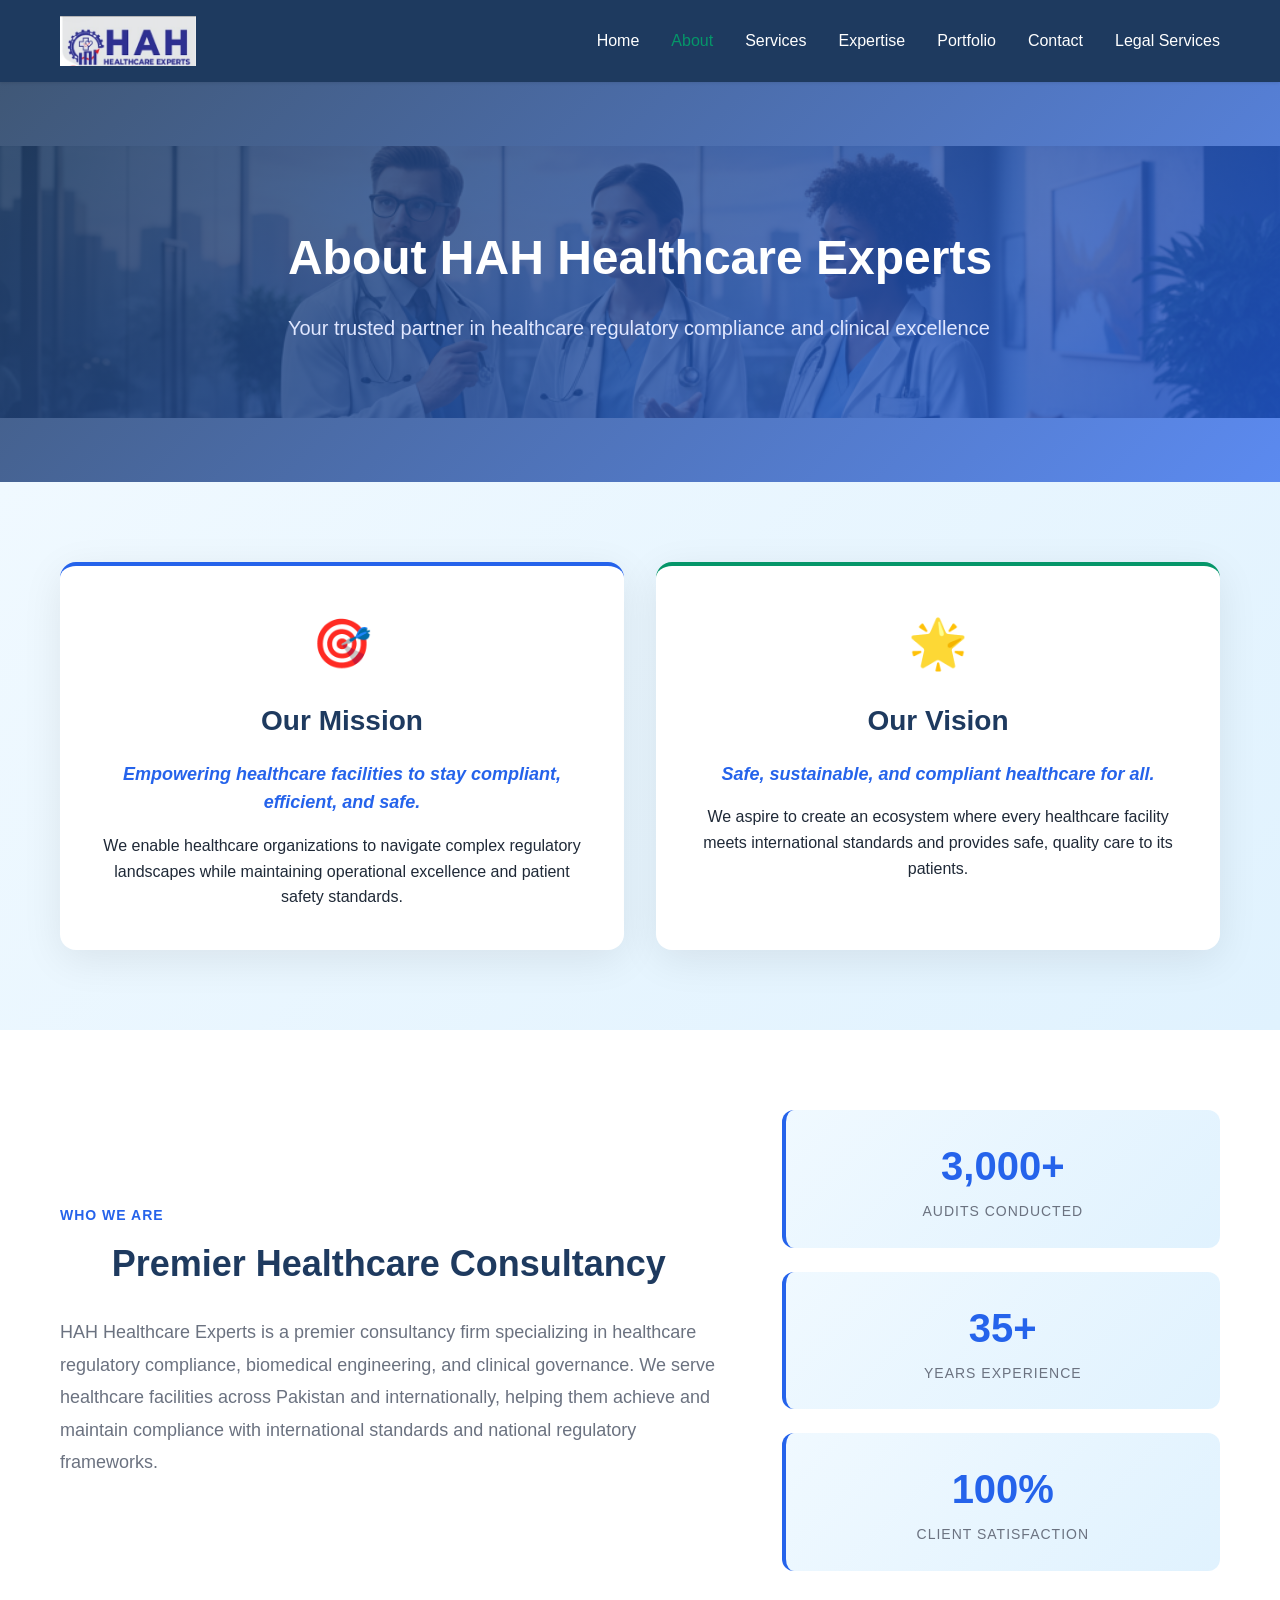
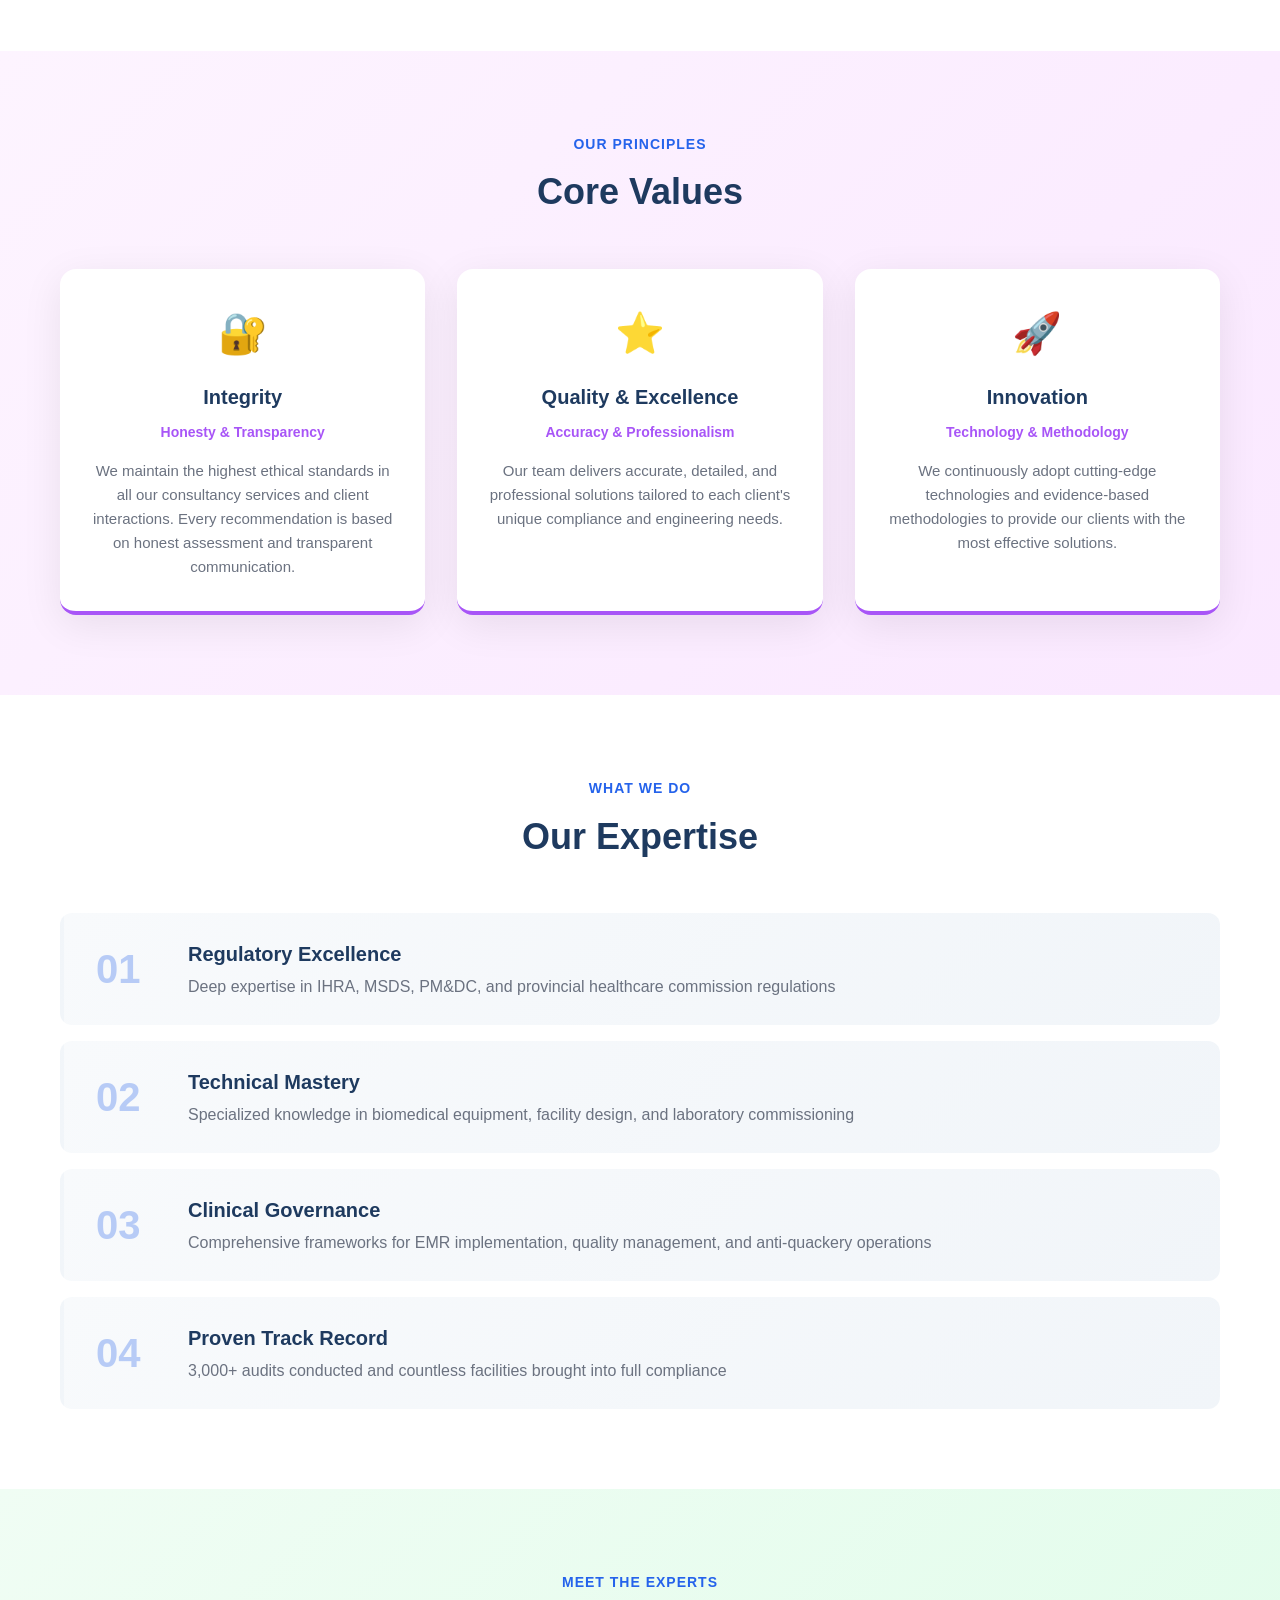
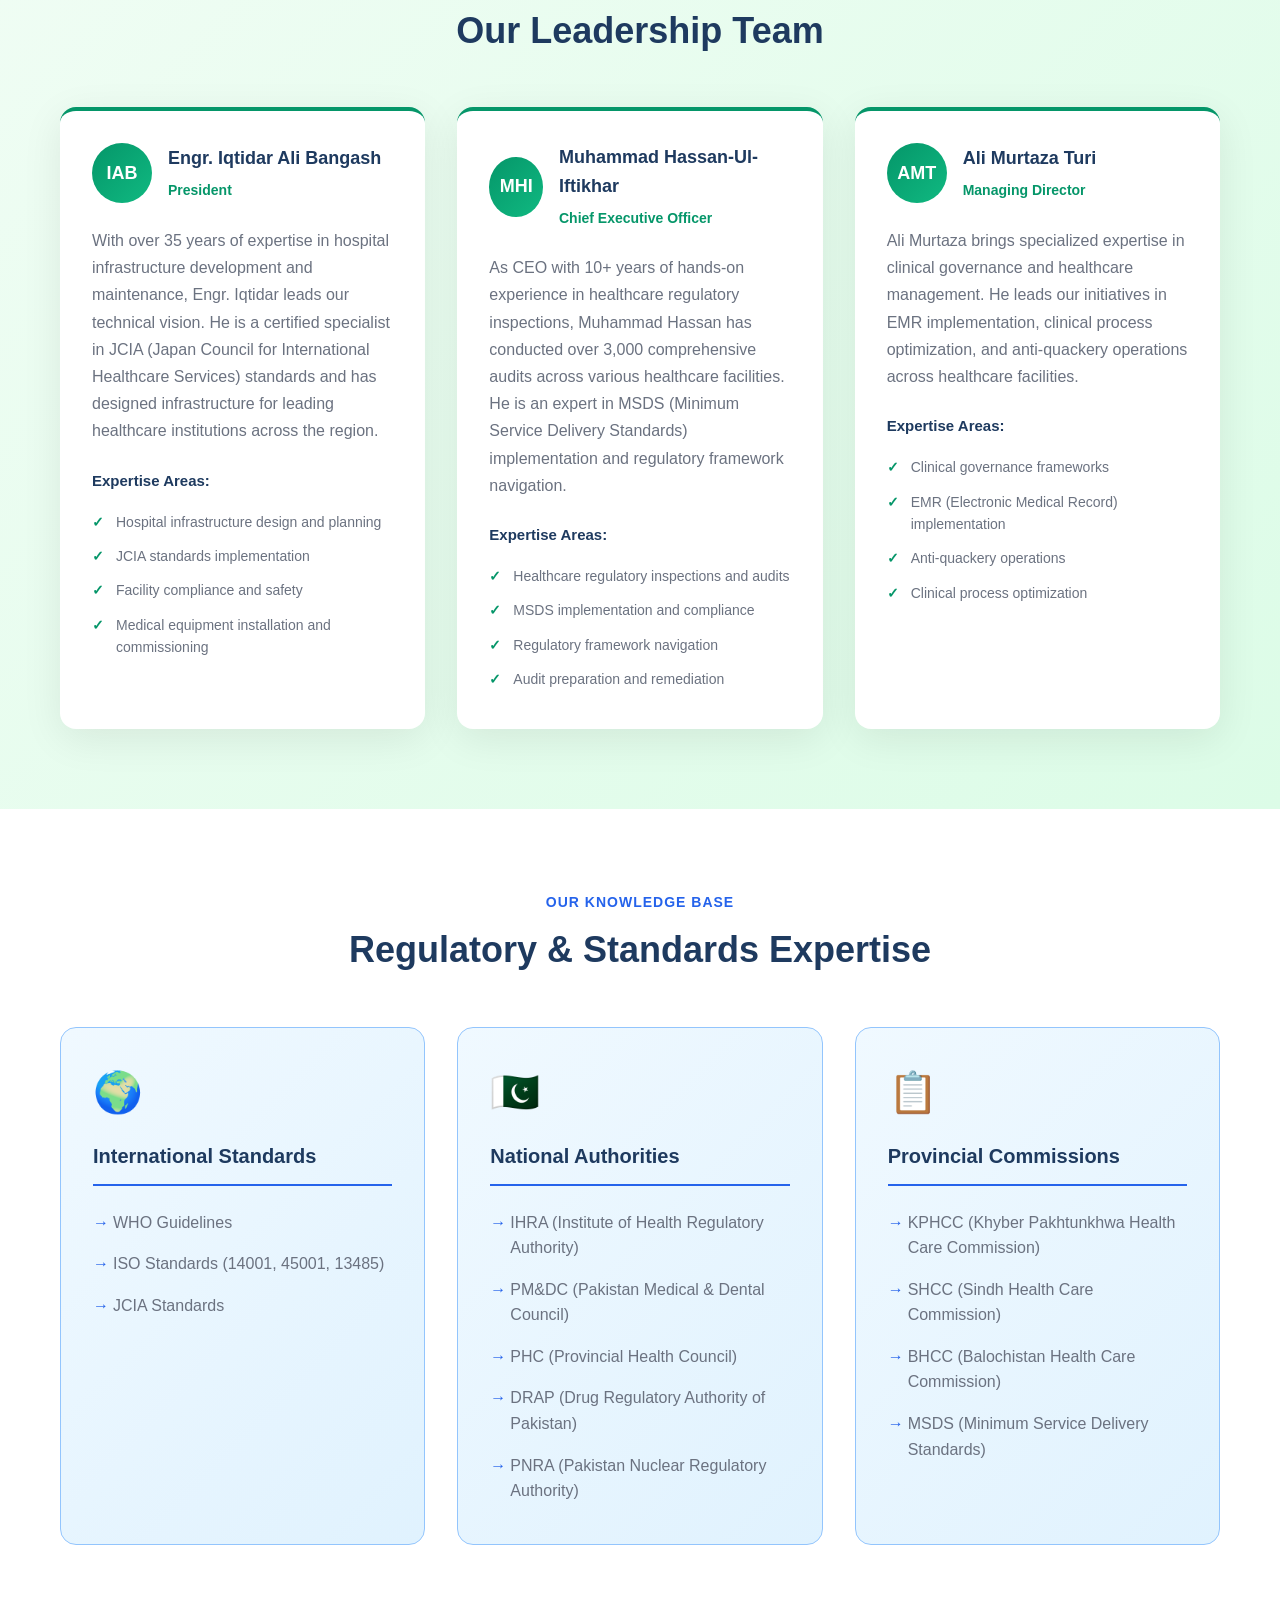
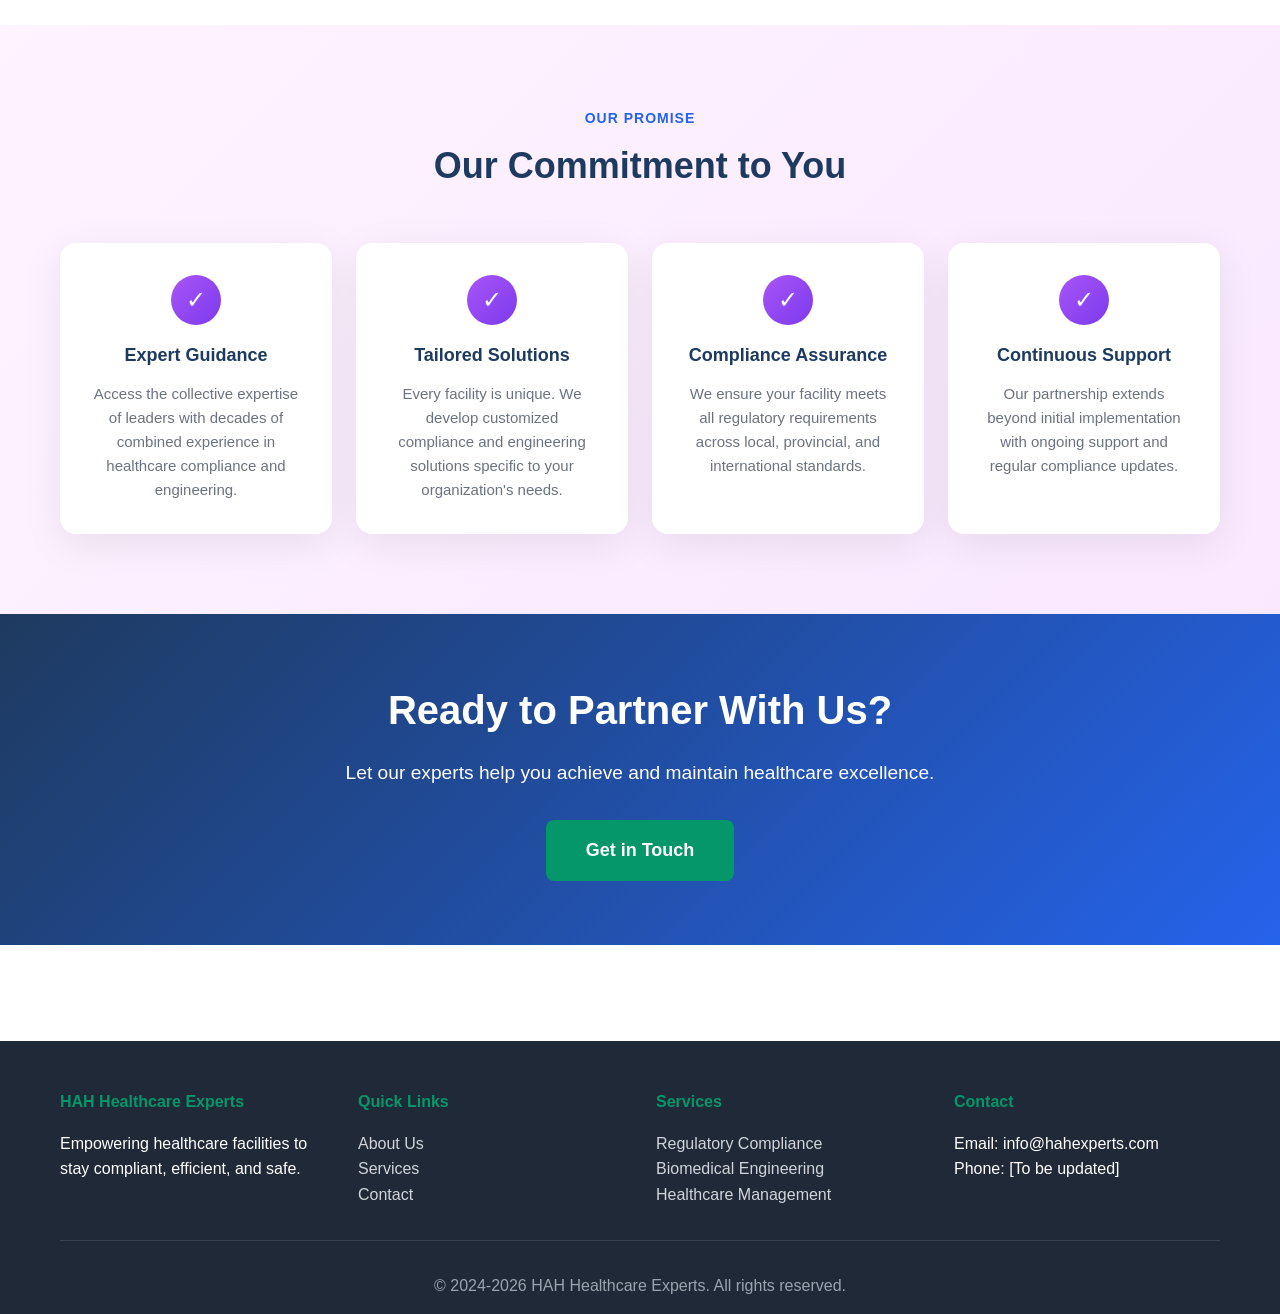
==== commit 1898f53f: "added legal services page" ====
--- a/public_html/about.html
+++ b/public_html/about.html
@@ -19,6 +19,7 @@
                 <li><a href="expertise.html">Expertise</a></li>
                 <li><a href="portfolio.html">Portfolio</a></li>
                 <li><a href="contact.html">Contact</a></li>
+                <li><a href="legal-services.html">Legal Services</a></li>
             </ul>
         </div>
     </nav>
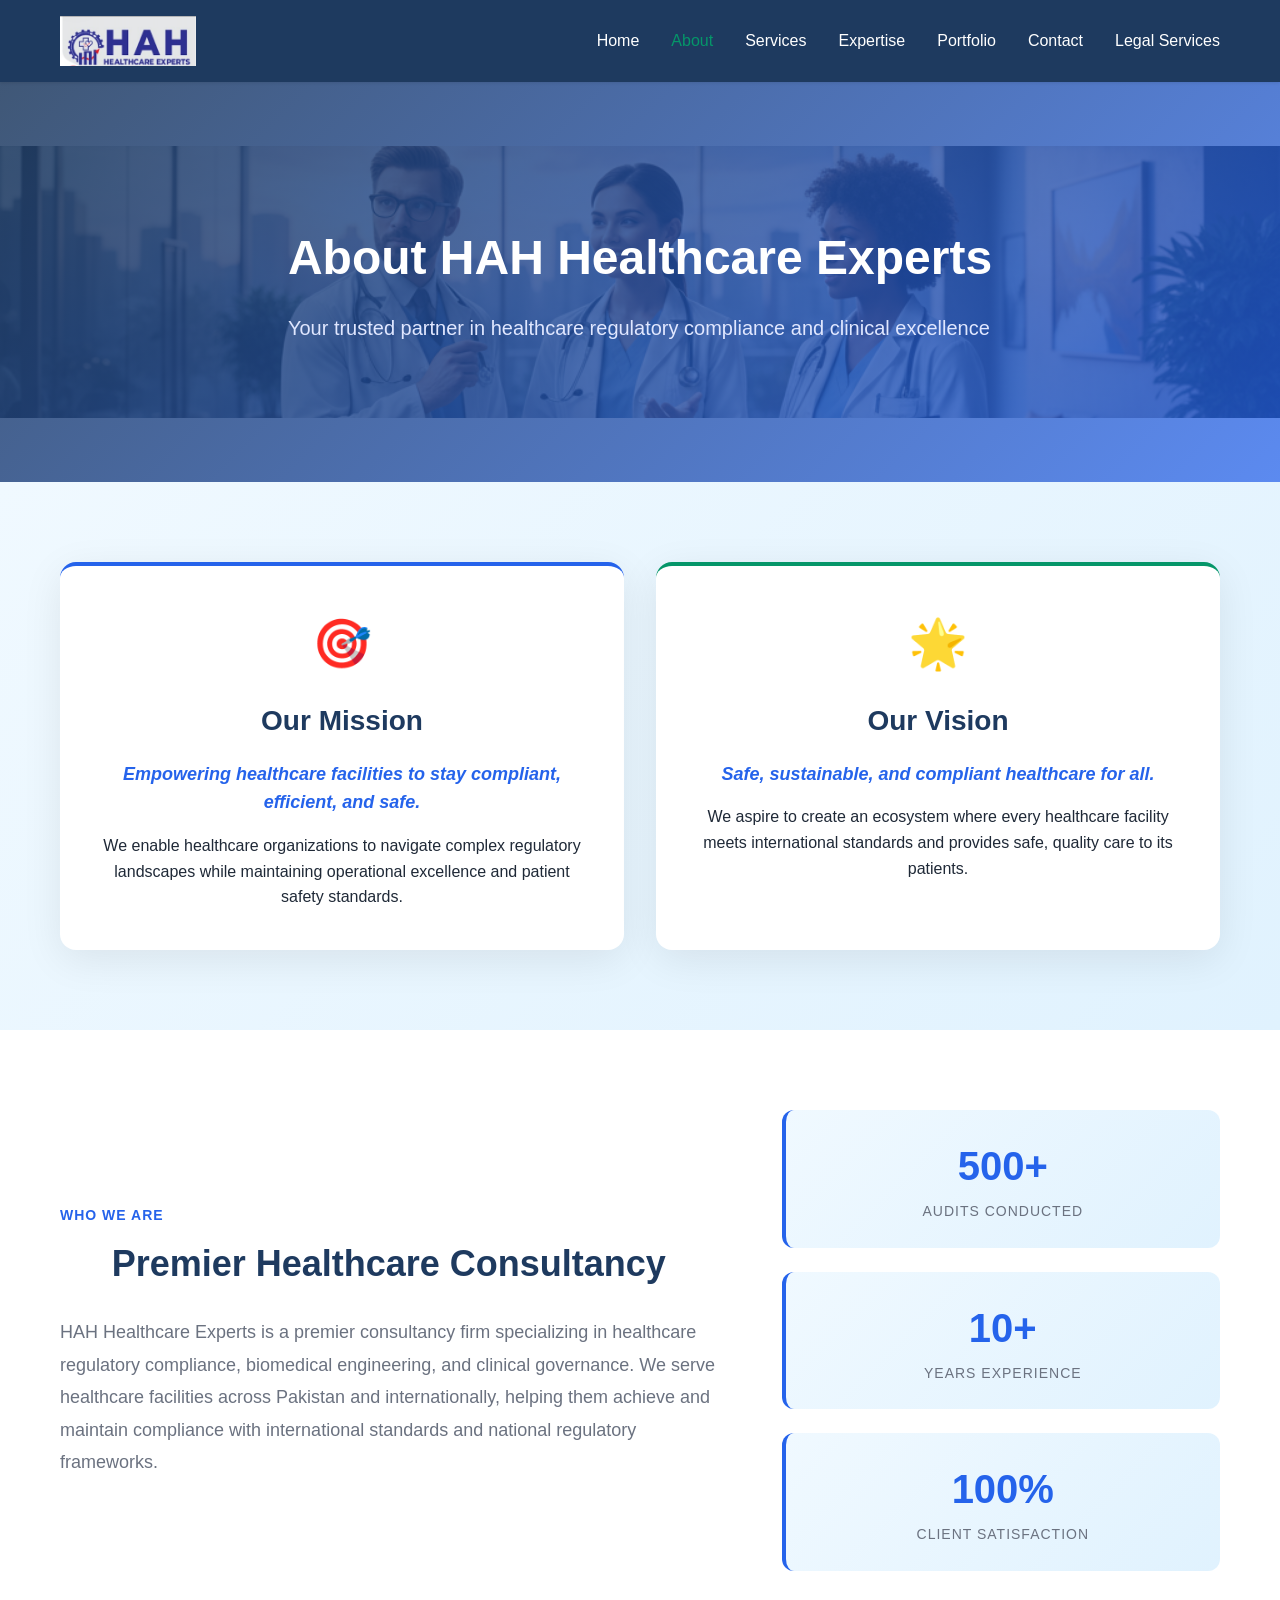
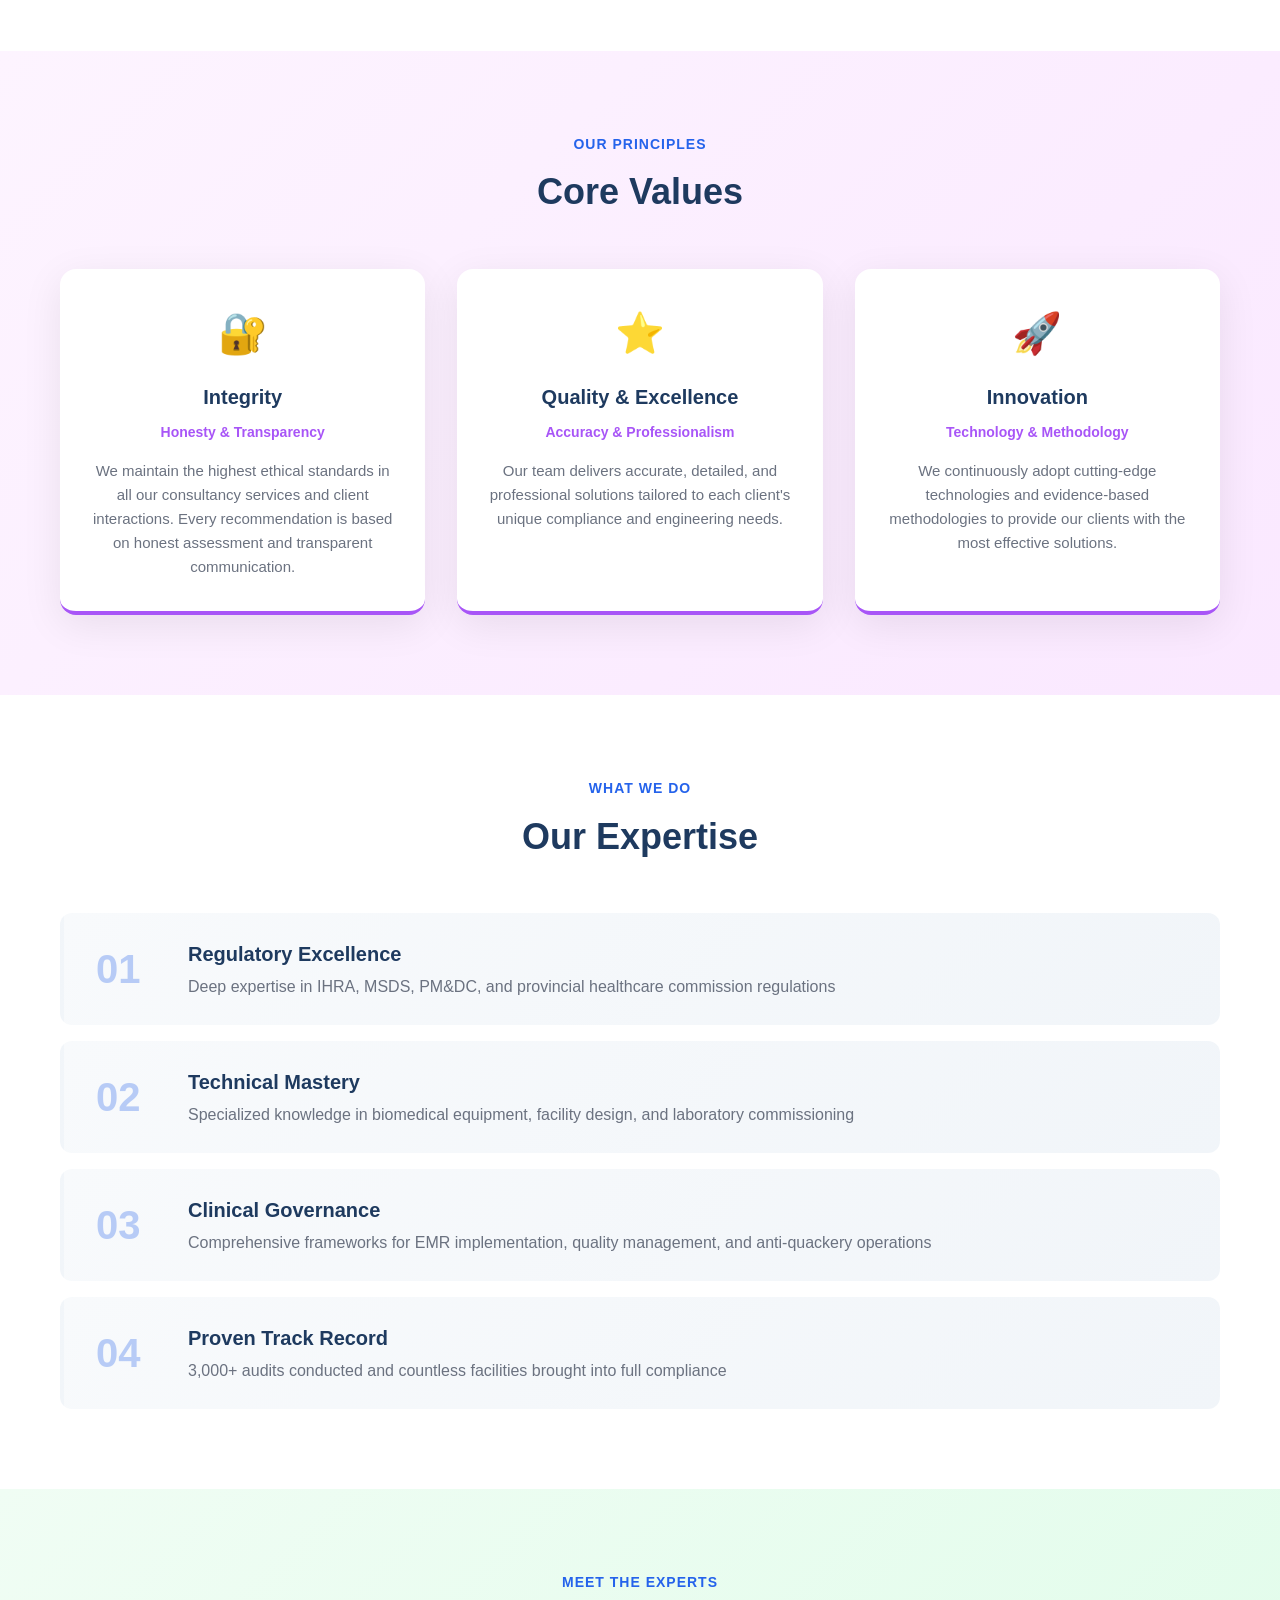
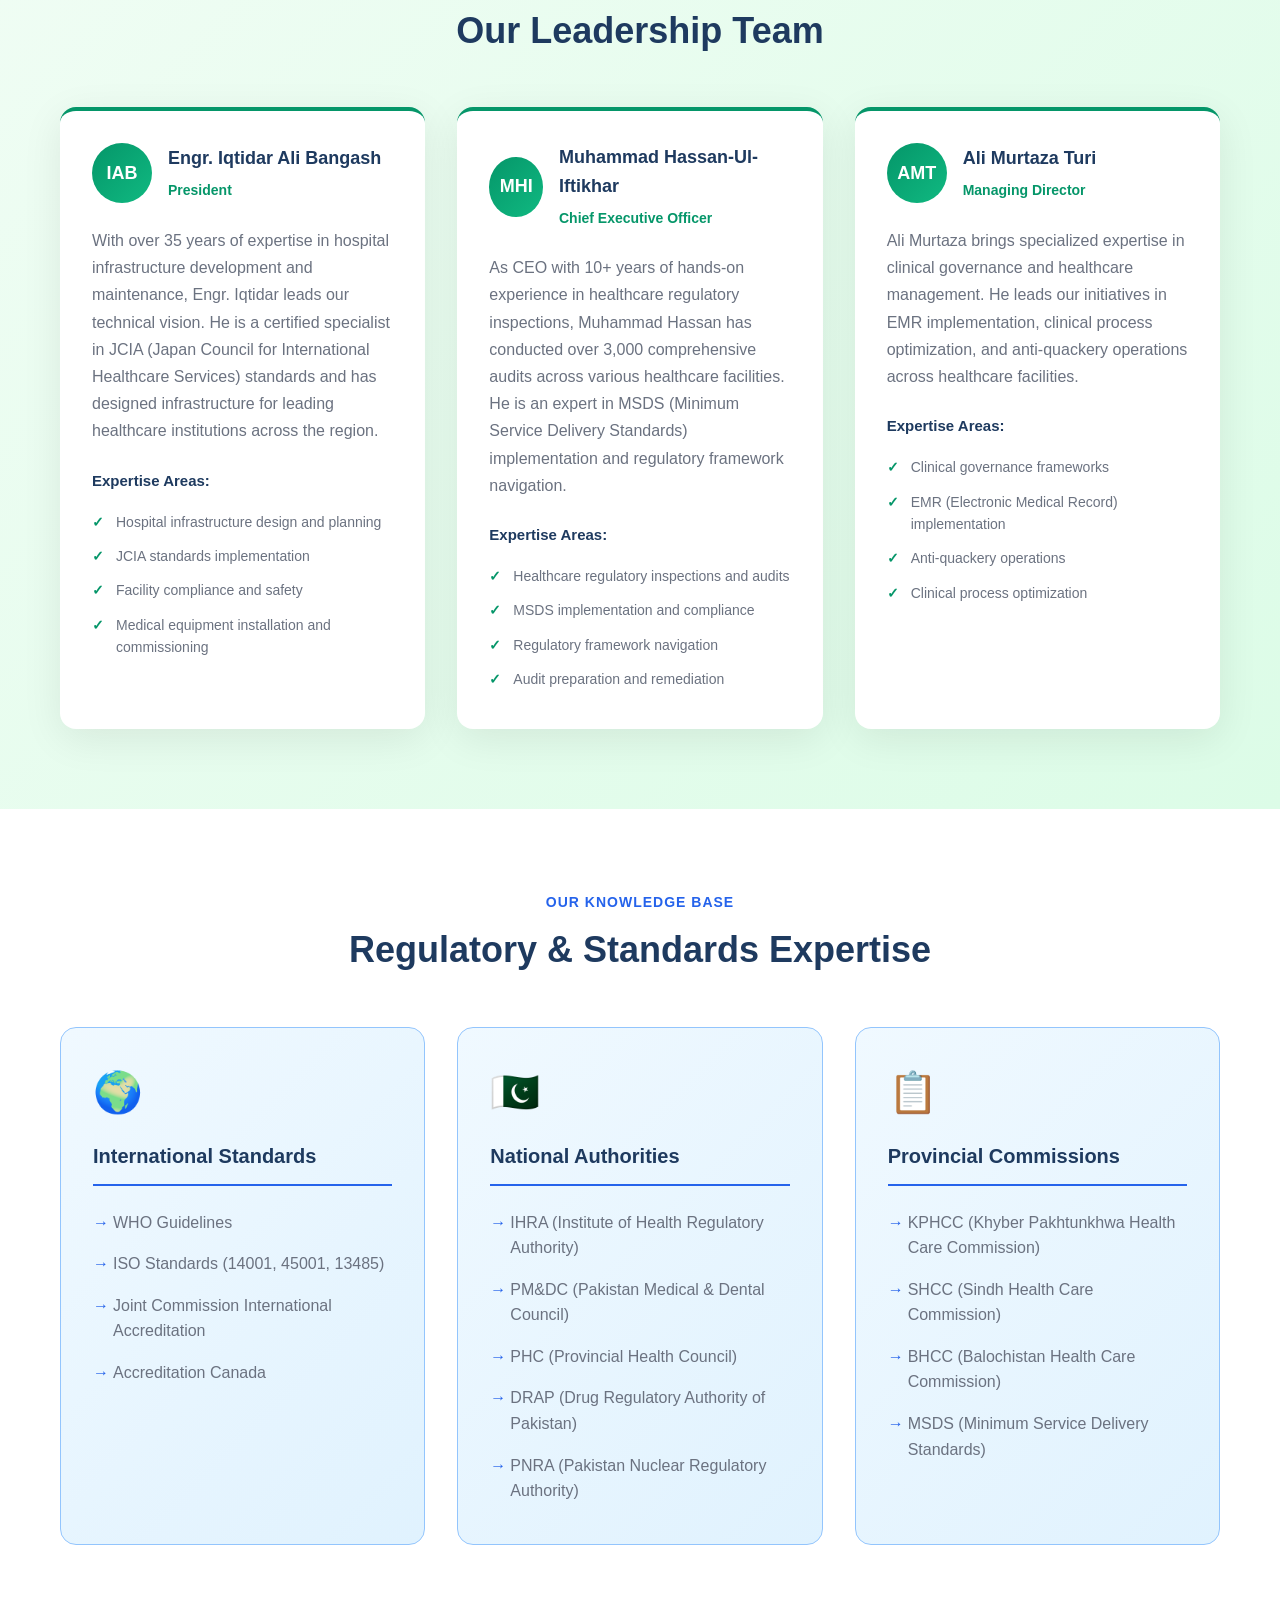
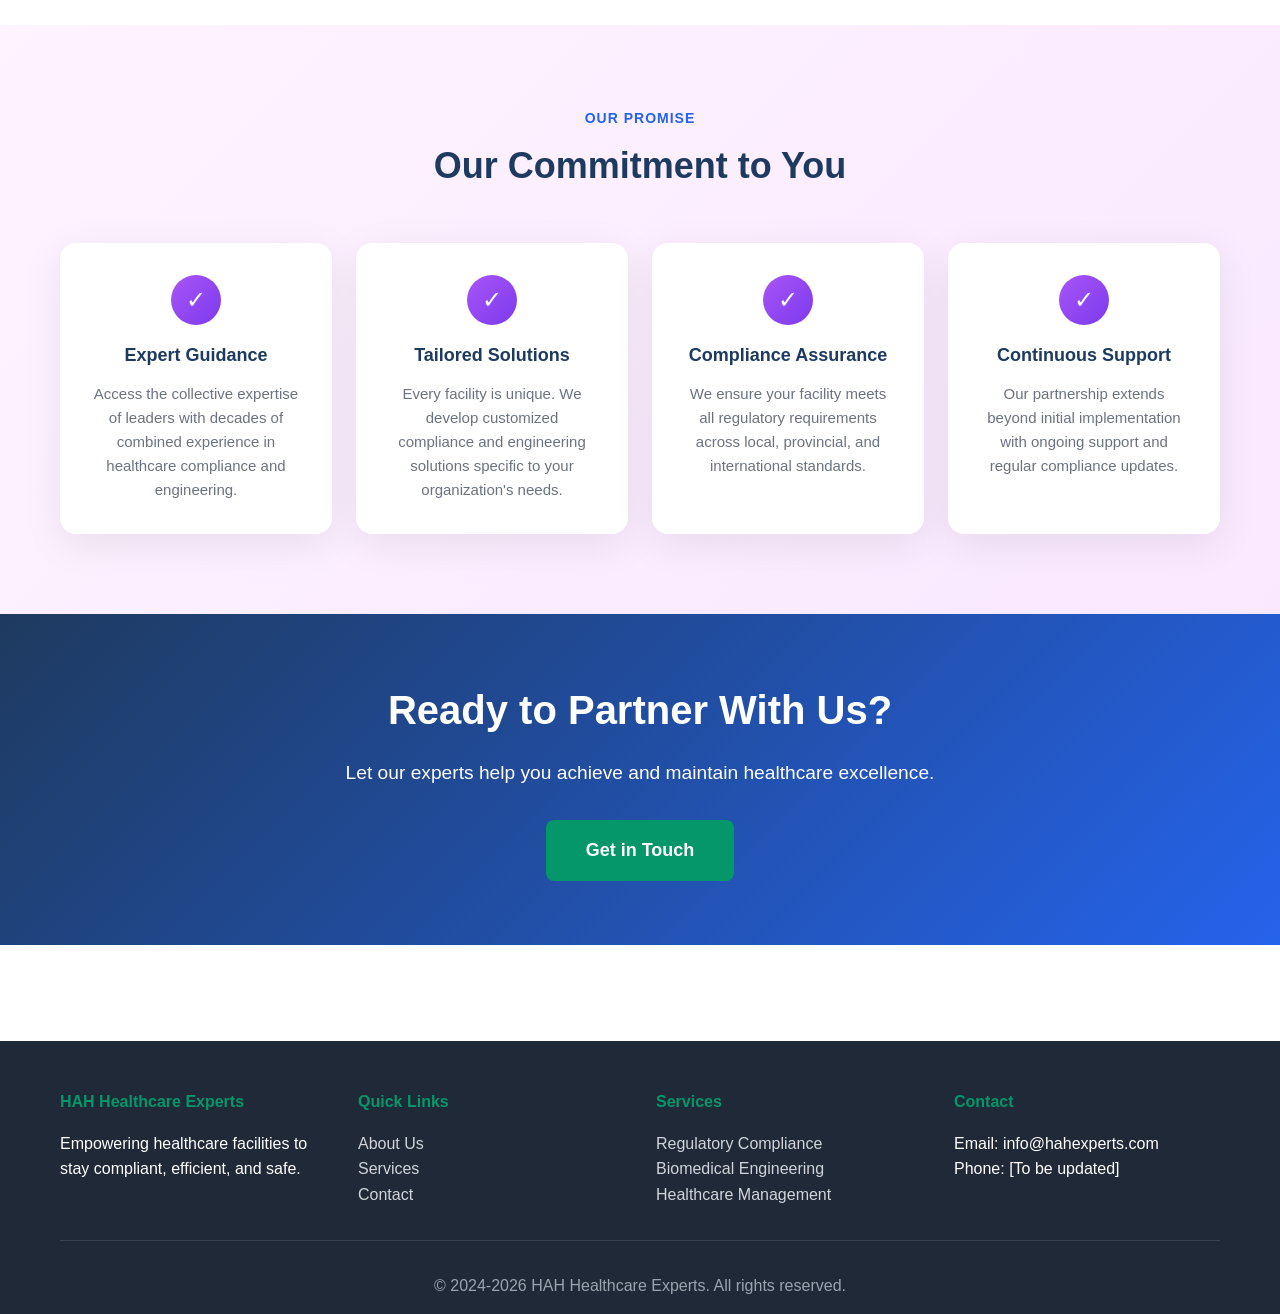
==== commit ce09ad77: "added version changes" ====
--- a/public_html/about.html
+++ b/public_html/about.html
@@ -66,11 +66,11 @@
                 </div>
                 <div class="who-stats">
                     <div class="stat-item">
-                        <span class="stat-number">3,000+</span>
+                        <span class="stat-number">500+</span>
                         <span class="stat-label">Audits Conducted</span>
                     </div>
                     <div class="stat-item">
-                        <span class="stat-number">35+</span>
+                        <span class="stat-number">10+</span>
                         <span class="stat-label">Years Experience</span>
                     </div>
                     <div class="stat-item">
@@ -237,7 +237,8 @@
                     <ul>
                         <li>WHO Guidelines</li>
                         <li>ISO Standards (14001, 45001, 13485)</li>
-                        <li>JCIA Standards</li>
+                        <li>Joint Commission International Accreditation</li>
+                        <li>Accreditation Canada</li>
                     </ul>
                 </div>
                 <div class="regulatory-card">
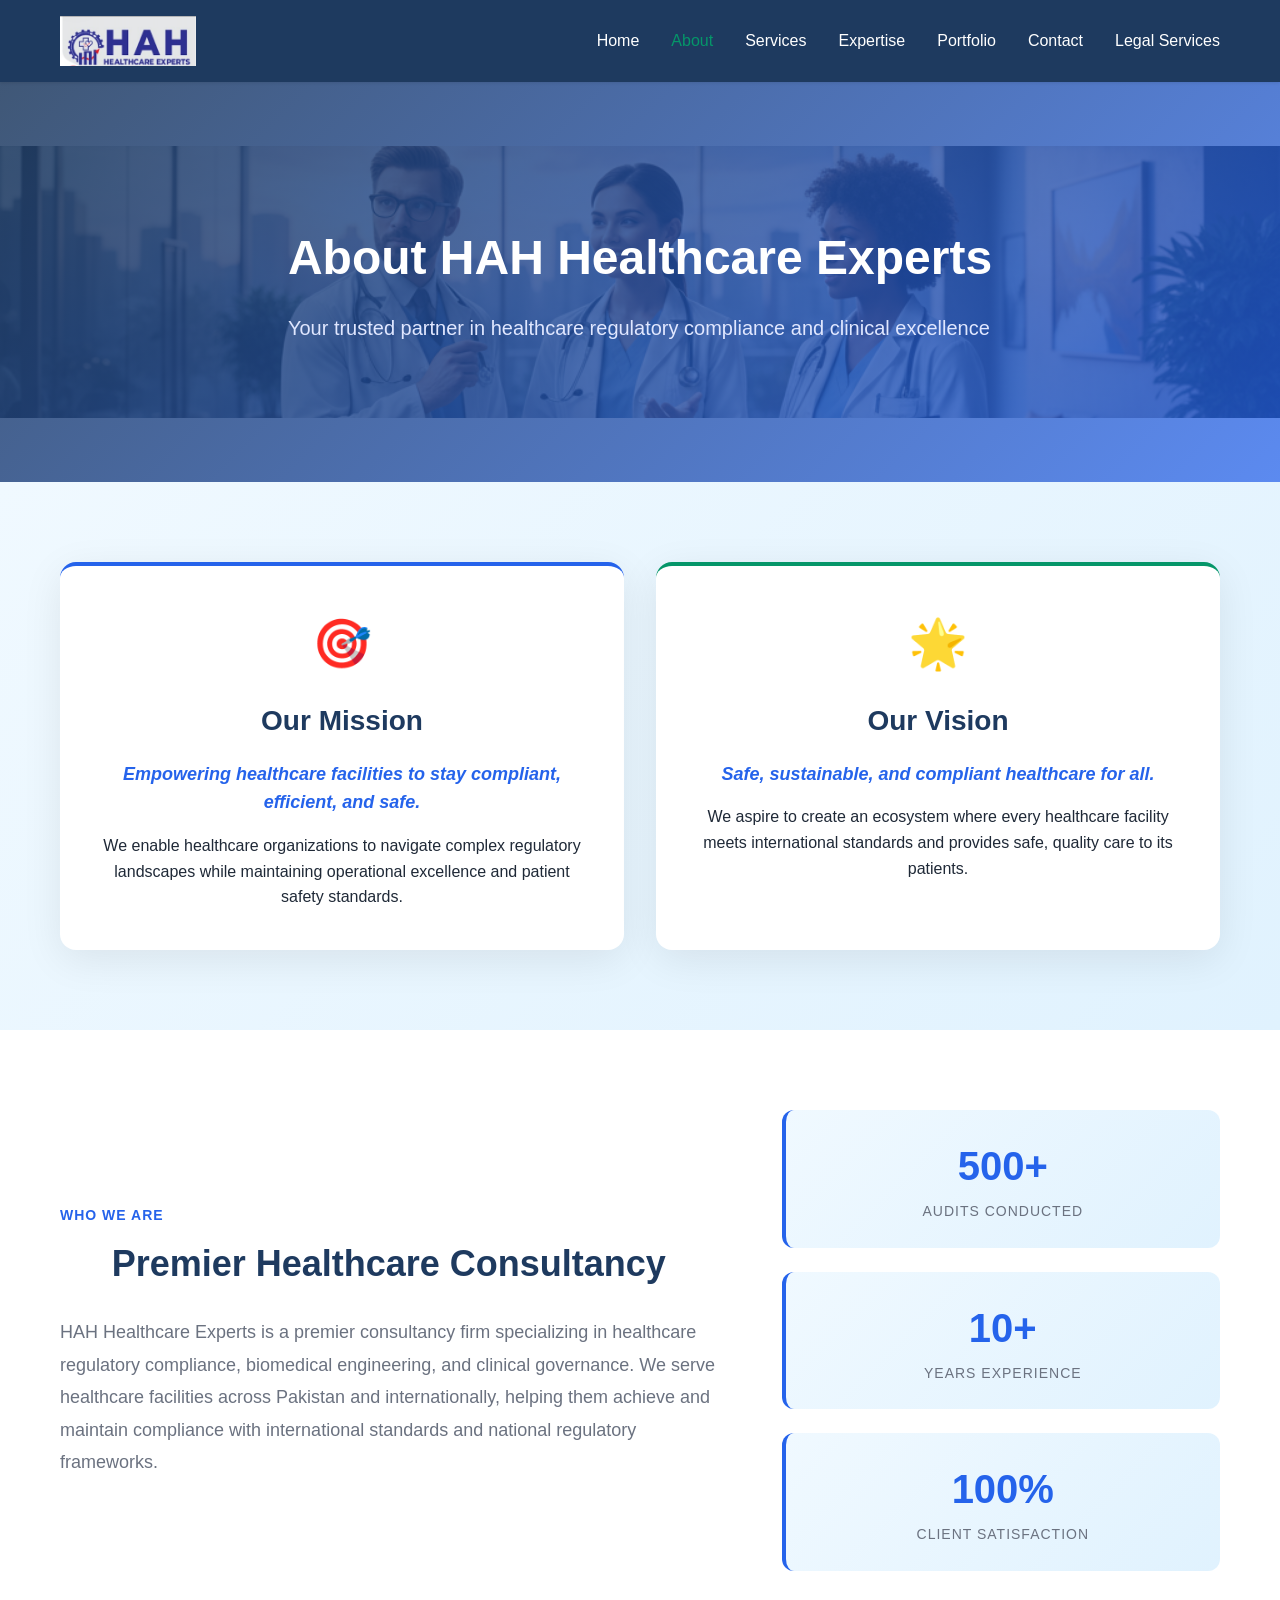
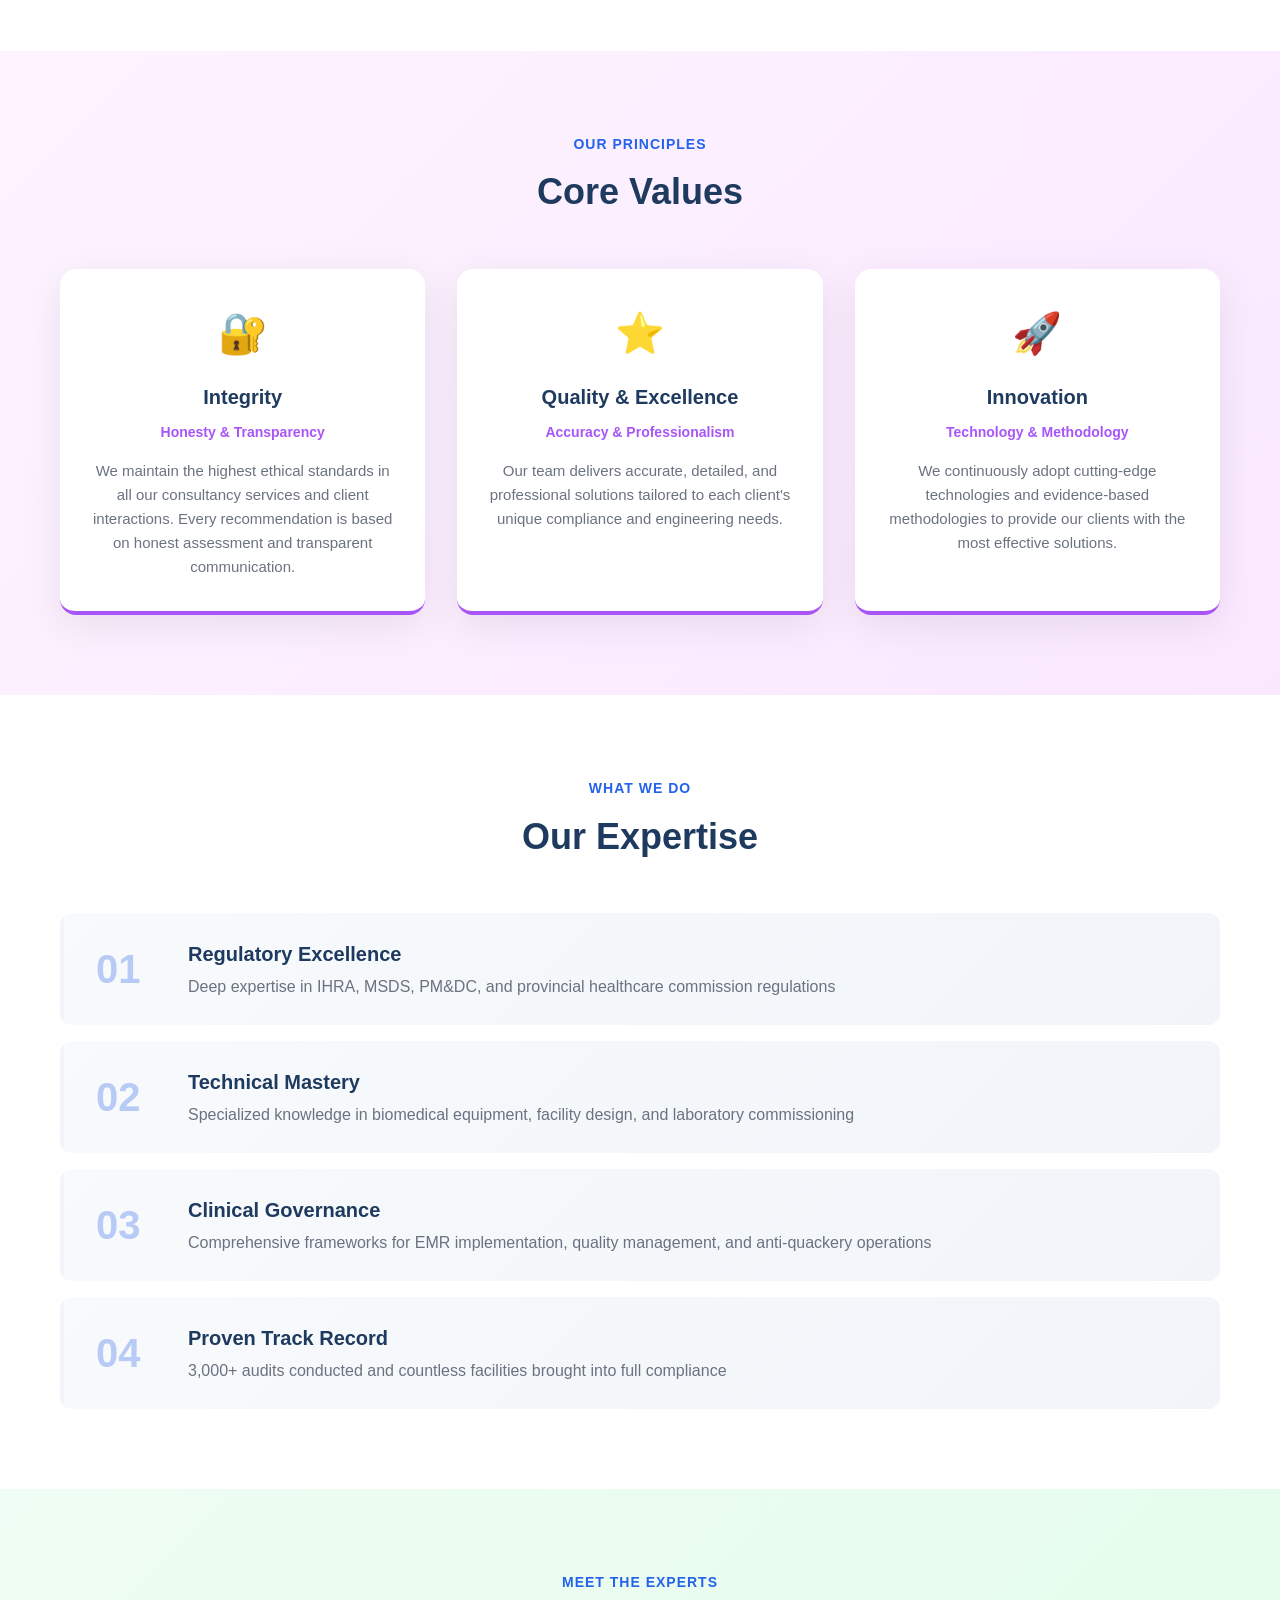
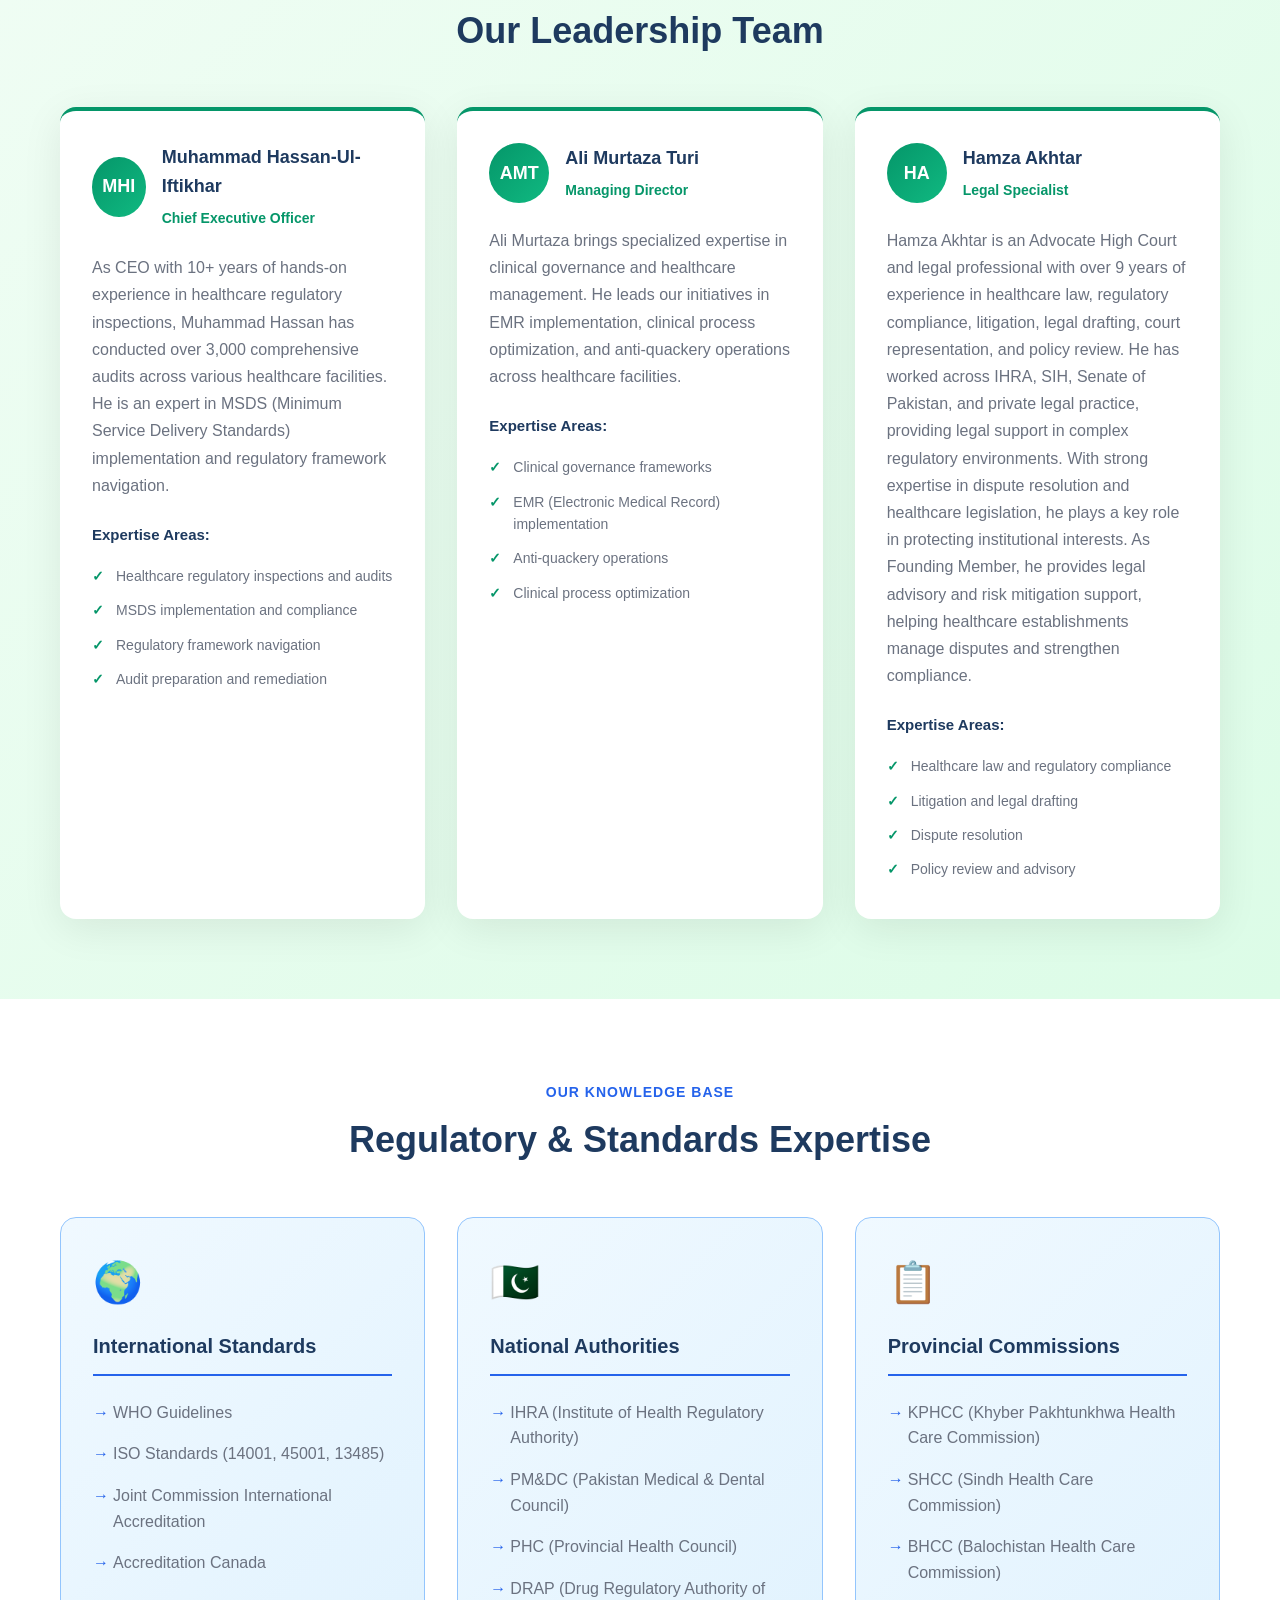
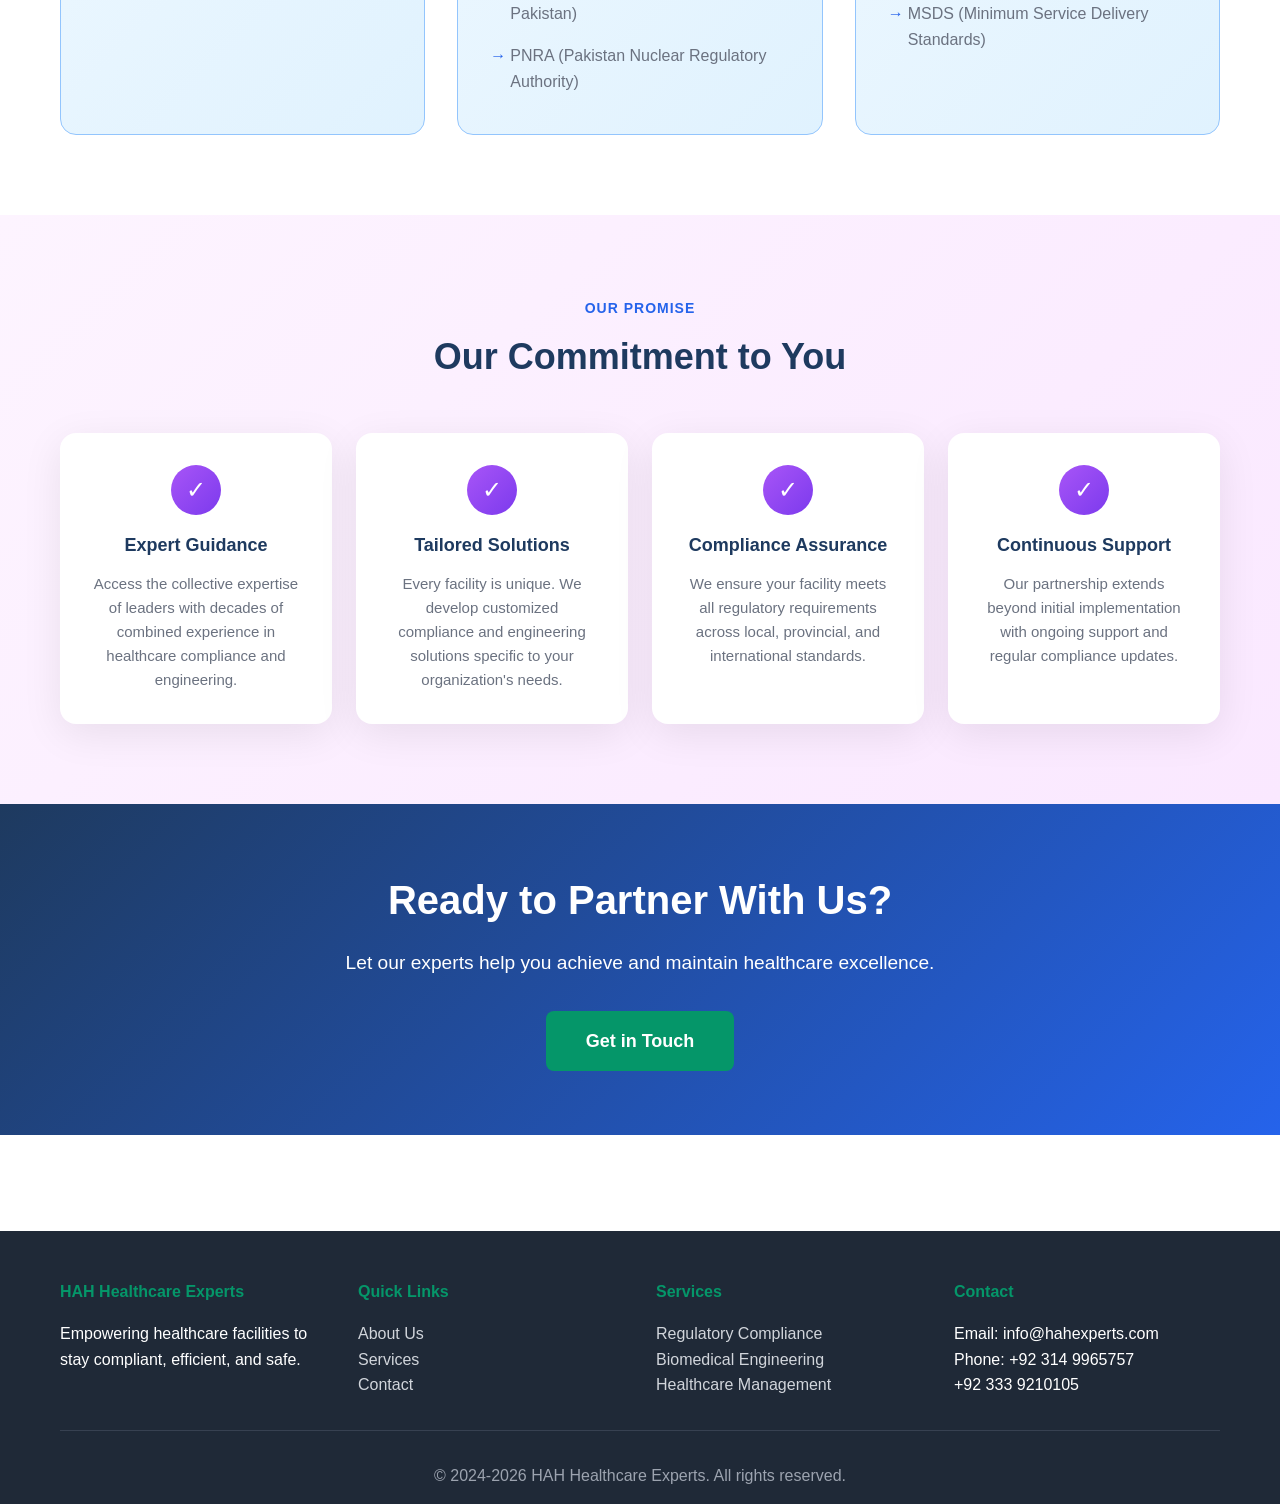
==== commit 9de8fb77: "added contact information" ====
--- a/public_html/about.html
+++ b/public_html/about.html
@@ -162,26 +162,6 @@
             <div class="team-cards">
                 <div class="team-card">
                     <div class="team-card-header">
-                        <div class="team-avatar">IAB</div>
-                        <div class="team-title-block">
-                            <h3>Engr. Iqtidar Ali Bangash</h3>
-                            <span class="team-role">President</span>
-                        </div>
-                    </div>
-                    <p class="team-bio">With over 35 years of expertise in hospital infrastructure development and maintenance, Engr. Iqtidar leads our technical vision. He is a certified specialist in JCIA (Japan Council for International Healthcare Services) standards and has designed infrastructure for leading healthcare institutions across the region.</p>
-                    <div class="team-expertise">
-                        <h4>Expertise Areas:</h4>
-                        <ul>
-                            <li>Hospital infrastructure design and planning</li>
-                            <li>JCIA standards implementation</li>
-                            <li>Facility compliance and safety</li>
-                            <li>Medical equipment installation and commissioning</li>
-                        </ul>
-                    </div>
-                </div>
-
-                <div class="team-card">
-                    <div class="team-card-header">
                         <div class="team-avatar">MHI</div>
                         <div class="team-title-block">
                             <h3>Muhammad Hassan-Ul-Iftikhar</h3>
@@ -219,6 +199,27 @@
                         </ul>
                     </div>
                 </div>
+
+                <div class="team-card">
+                    <div class="team-card-header">
+                        <div class="team-avatar">HA</div>
+                        <div class="team-title-block">
+                            <h3>Hamza Akhtar</h3>
+                            <span class="team-role">Legal Specialist</span>
+                        </div>
+                    </div>
+                    <p class="team-bio">Hamza Akhtar is an Advocate High Court and legal professional with over 9 years of experience in healthcare law, regulatory compliance, litigation, legal drafting, court representation, and policy review. He has worked across IHRA, SIH, Senate of Pakistan, and private legal practice, providing legal support in complex regulatory environments. With strong expertise in dispute resolution and healthcare legislation, he plays a key role in protecting institutional interests. As Founding Member, he provides legal advisory and risk mitigation support, helping healthcare establishments manage disputes and strengthen compliance.</p>
+                    <div class="team-expertise">
+                        <h4>Expertise Areas:</h4>
+                        <ul>
+                            <li>Healthcare law and regulatory compliance</li>
+                            <li>Litigation and legal drafting</li>
+                            <li>Dispute resolution</li>
+                            <li>Policy review and advisory</li>
+                        </ul>
+                    </div>
+                </div>
+
             </div>
         </div>
     </section>
@@ -334,7 +335,7 @@
                 <div class="footer-section">
                     <h4>Contact</h4>
                     <p>Email: info@hahexperts.com</p>
-                    <p>Phone: [To be updated]</p>
+                    <p>Phone: +92 314 9965757<br>+92 333 9210105</p>
                 </div>
             </div>
             <div class="footer-bottom">
